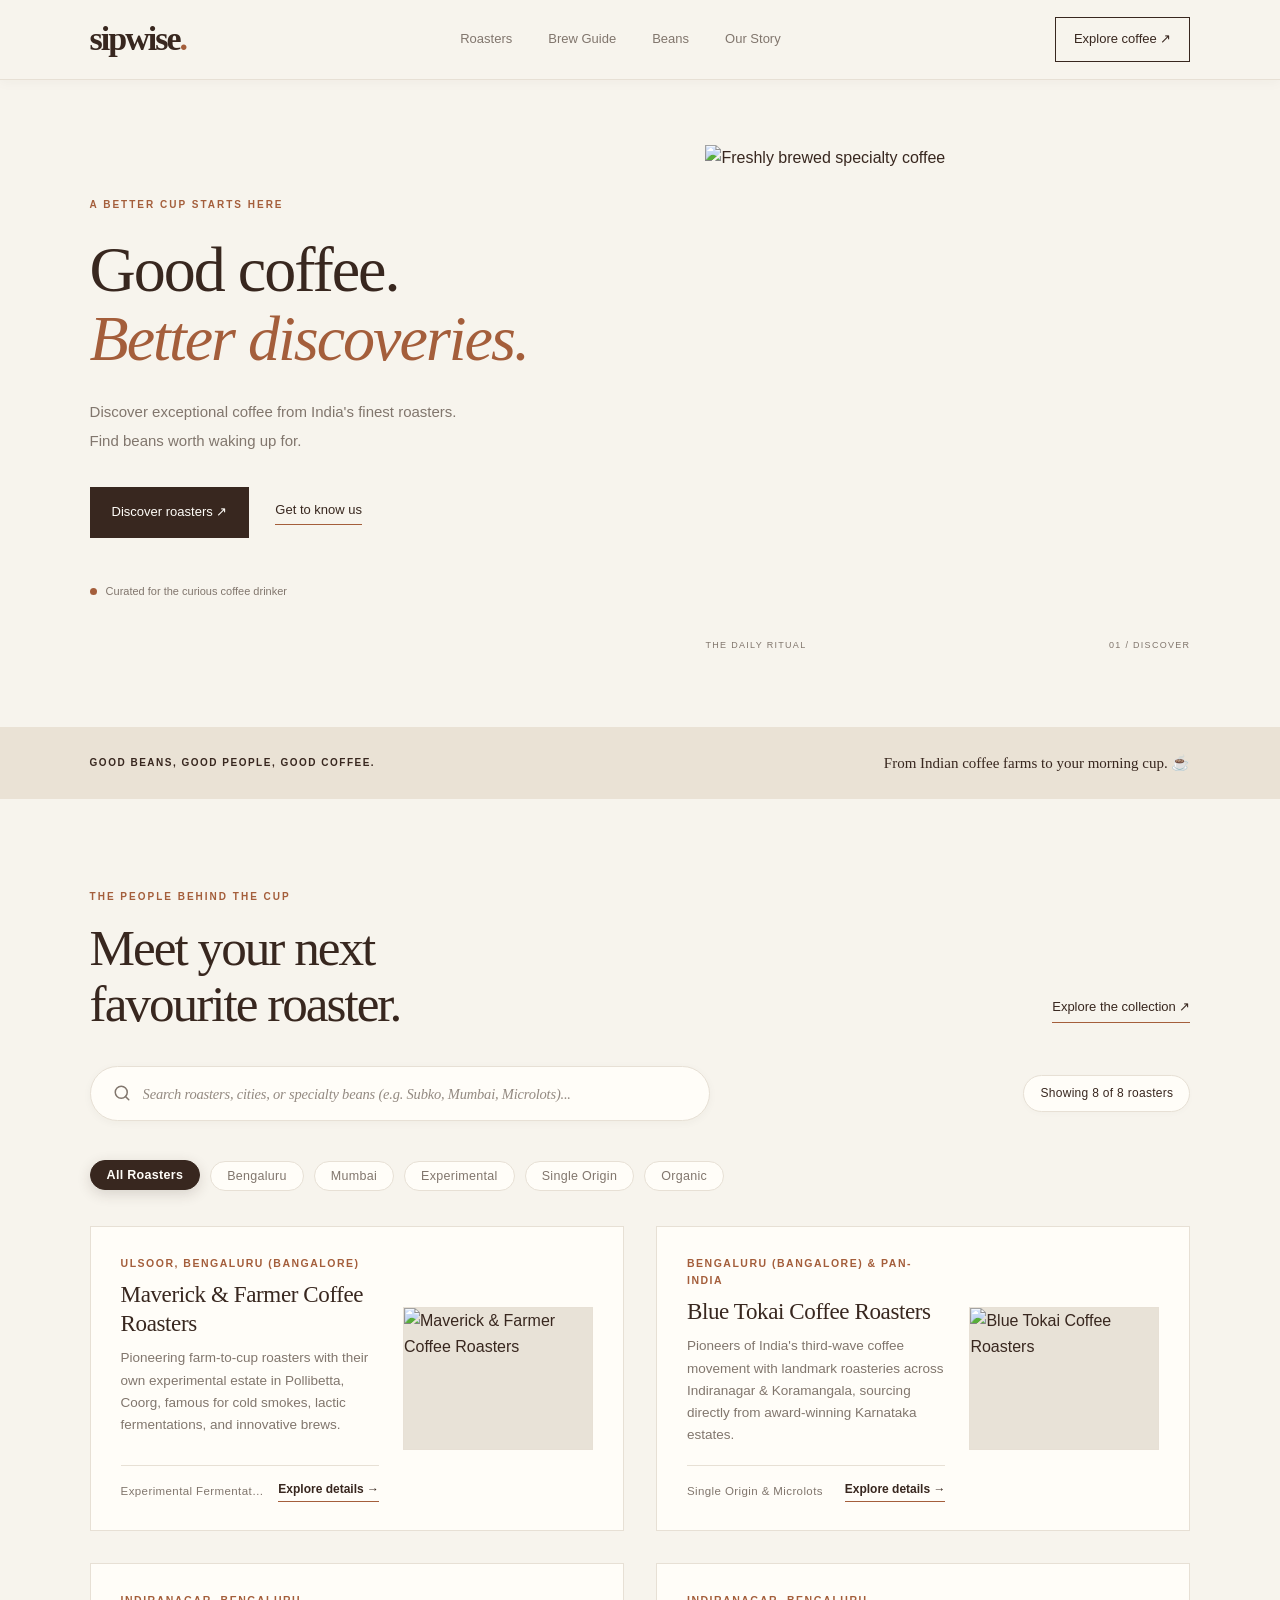
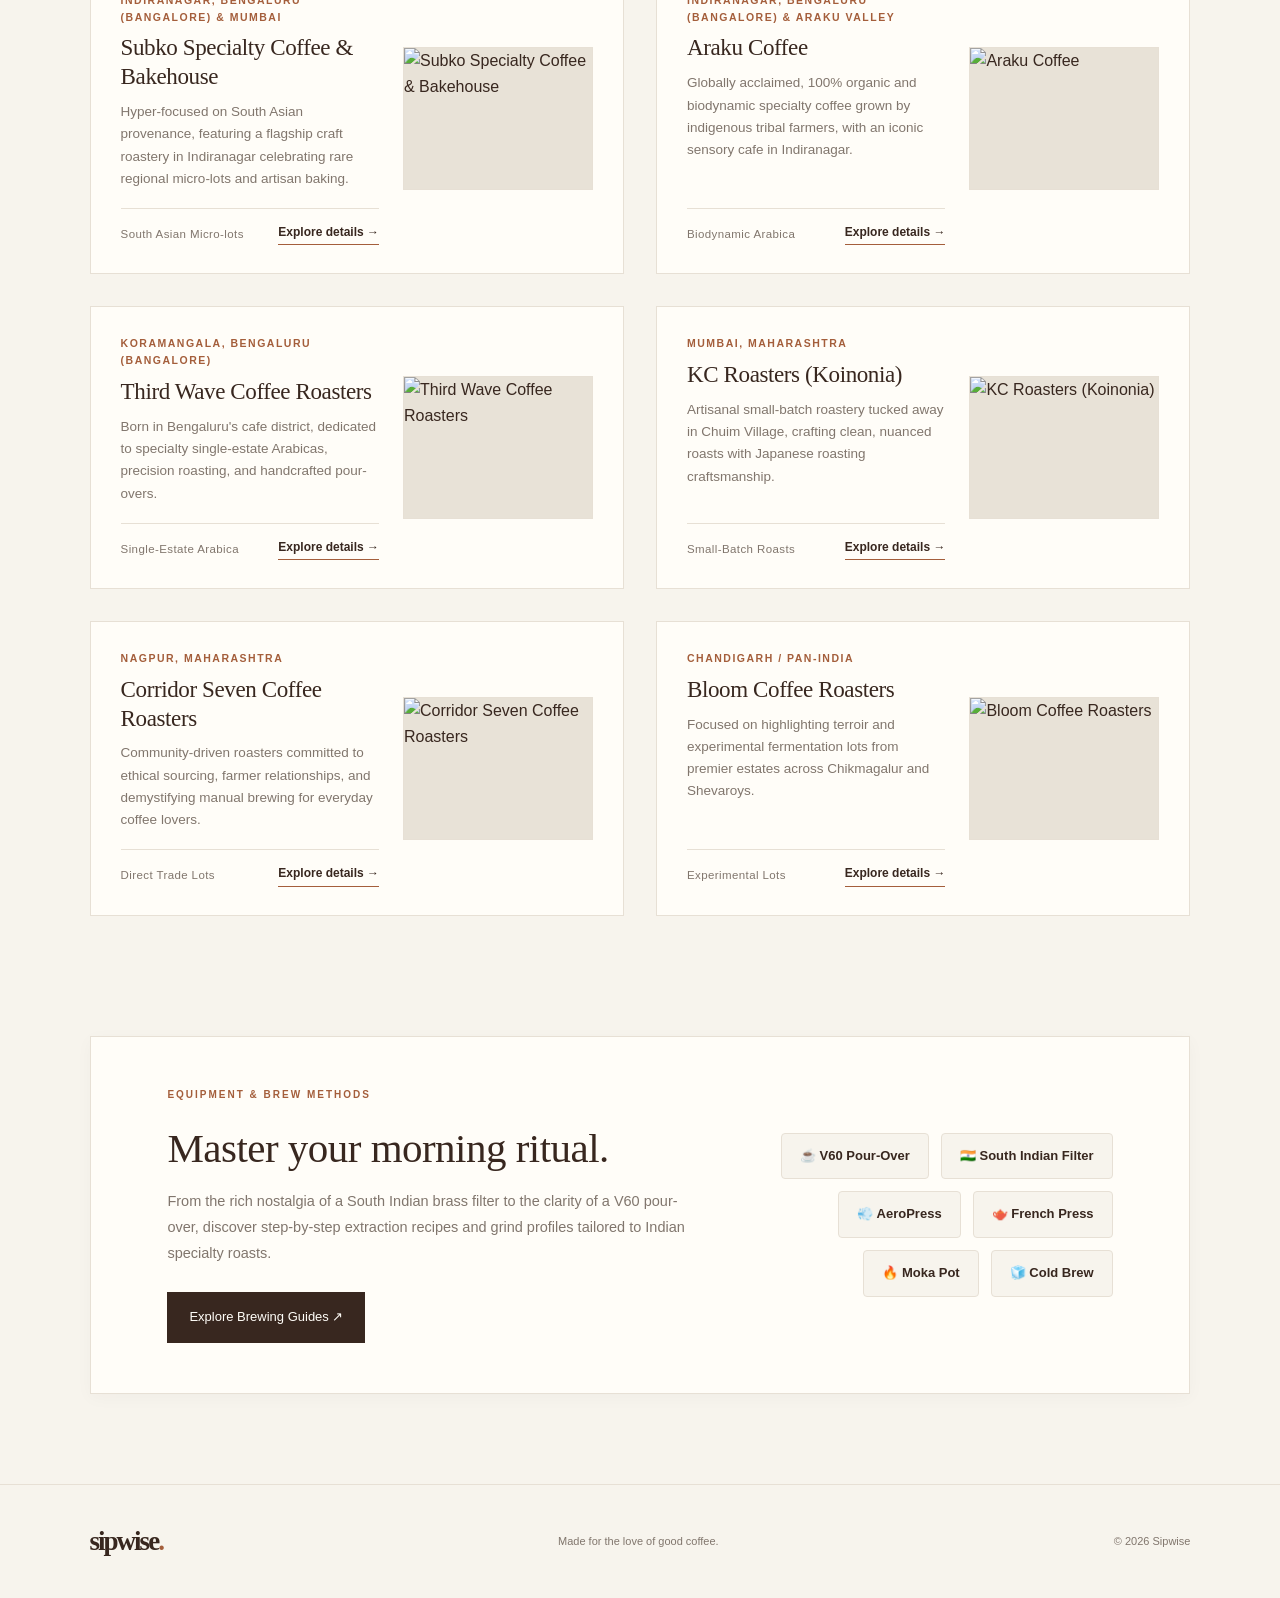
==== index.html @ f310913b "feat: initial commit for Sipwise specialty coffee platform - Add data-driven Indian roasters directo" ====
<!DOCTYPE html>
<html lang="en">
<head>
    <meta charset="UTF-8">
    <meta name="viewport" content="width=device-width, initial-scale=1.0">

    <title>Sipwise — Discover Better Coffee</title>

    <meta
        name="description"
        content="Discover exceptional Indian coffee roasters, specialty beans, and your next favourite cup."
    >

    <link rel="stylesheet" href="css/style.css?v=14">
</head>

<body>

    <!-- Navigation -->
    <header class="navbar">
        <a href="#" class="logo">sipwise<span>.</span></a>

        <nav class="nav-links">
            <a href="#roasters">Roasters</a>
            <a href="brew-guide.html">Brew Guide</a>
            <a href="beans.html">Beans</a>
            <a href="#about">Our Story</a>
        </nav>

        <a href="#coffee" class="nav-button">Explore coffee ↗</a>
    </header>


    <!-- Hero section -->
    <main>

        <section class="hero" id="discover">

            <div class="hero-content">

                <p class="eyebrow">A BETTER CUP STARTS HERE</p>

                <h1>
                    Good coffee.<br>
                    <span>Better discoveries.</span>
                </h1>

                <p class="hero-description">
                    Discover exceptional coffee from India's finest
                    roasters. Find beans worth waking up for.
                </p>

                <div class="hero-actions">
                    <a href="#roasters" class="button-primary">
                        Discover roasters ↗
                    </a>

                    <a href="#about" class="text-link">
                        Get to know us
                    </a>
                </div>

                <div class="hero-note">
                    <span class="note-dot"></span>
                    Curated for the curious coffee drinker
                </div>

            </div>

            <div class="hero-image">
                <img
                    src="https://images.unsplash.com/photo-1442512595331-e89e73853f31?auto=format&fit=crop&w=1200&q=85"
                    alt="Freshly brewed specialty coffee"
                >

                <div class="image-caption">
                    <span>THE DAILY RITUAL</span>
                    <span>01 / DISCOVER</span>
                </div>
            </div>

        </section>


        <!-- Introduction strip -->
        <section class="intro-strip" id="about">

            <p>GOOD BEANS, GOOD PEOPLE, GOOD COFFEE.</p>

            <p>
                From Indian coffee farms to your morning cup.
                <span>☕</span>
            </p>

        </section>


        <!-- Roasters section -->
        <section class="roasters-section" id="roasters">

            <div class="section-heading">

                <div>
                    <p class="eyebrow">THE PEOPLE BEHIND THE CUP</p>
                    <h2>Meet your next<br>favourite roaster.</h2>
                </div>

                <a href="#coffee" class="text-link">
                    Explore the collection ↗
                </a>

            </div>

            <!-- Search & Filter Bar -->
            <div class="search-container" id="coffee">
                <div class="search-input-wrapper">
                    <svg class="search-icon" width="18" height="18" viewBox="0 0 24 24" fill="none" stroke="currentColor" stroke-width="2" stroke-linecap="round" stroke-linejoin="round" aria-hidden="true">
                        <circle cx="11" cy="11" r="8"></circle>
                        <line x1="21" y1="21" x2="16.65" y2="16.65"></line>
                    </svg>
                    <input
                        type="search"
                        id="searchInput"
                        placeholder="Search roasters, cities, or specialty beans (e.g. Subko, Mumbai, Microlots)..."
                        aria-label="Search roasters by name or city"
                    >
                </div>
                <div class="search-meta">
                    <span id="roasterCount">Showing all roasters</span>
                </div>
            </div>

            <!-- Quick Filter Chips -->
            <div class="filter-chips" id="filterChips" role="group" aria-label="Filter roasters by category">
                <button type="button" class="chip active" data-filter="all">All Roasters</button>
                <button type="button" class="chip" data-filter="bengaluru">Bengaluru</button>
                <button type="button" class="chip" data-filter="mumbai">Mumbai</button>
                <button type="button" class="chip" data-filter="experimental">Experimental</button>
                <button type="button" class="chip" data-filter="single-origin">Single Origin</button>
                <button type="button" class="chip" data-filter="organic">Organic</button>
            </div>

            <!-- Dynamic Roasters Grid -->
            <div class="roasters-grid" id="roastersGrid">
                <!-- Injected dynamically via JS -->
            </div>

            <!-- Empty state when no matches found -->
            <div class="no-results hidden" id="noResults">
                <span class="no-results-icon">☕</span>
                <h3>No roasters found</h3>
                <p>We couldn't find any roasters matching your query. Try searching for another city or brand.</p>
                <button type="button" id="resetSearchBtn" class="button-primary">Clear search</button>
            </div>

        </section>


        <!-- Brewing Equipment Guide Banner -->
        <section class="brew-guide-banner">
            <div class="brew-guide-banner-content">
                <p class="eyebrow">EQUIPMENT & BREW METHODS</p>
                <h2>Master your morning ritual.</h2>
                <p>
                    From the rich nostalgia of a South Indian brass filter to the clarity of a V60 pour-over, discover step-by-step extraction recipes and grind profiles tailored to Indian specialty roasts.
                </p>
                <a href="brew-guide.html" class="button-primary">
                    Explore Brewing Guides ↗
                </a>
            </div>

            <div class="brew-guide-banner-visual">
                <a href="brew-guide.html#v60" class="gear-preview-tag">☕ V60 Pour-Over</a>
                <a href="brew-guide.html#south-indian-filter" class="gear-preview-tag">🇮🇳 South Indian Filter</a>
                <a href="brew-guide.html#aeropress" class="gear-preview-tag">💨 AeroPress</a>
                <a href="brew-guide.html#french-press" class="gear-preview-tag">🫖 French Press</a>
                <a href="brew-guide.html#moka-pot" class="gear-preview-tag">🔥 Moka Pot</a>
                <a href="brew-guide.html#cold-brew" class="gear-preview-tag">🧊 Cold Brew</a>
            </div>
        </section>

    </main>


    <!-- Footer -->
    <footer class="footer">
        <a href="#" class="logo">sipwise<span>.</span></a>

        <p>Made for the love of good coffee.</p>

        <p>© 2026 Sipwise</p>
    </footer>

    <!-- Slide-over Roaster Detail Drawer -->
    <div class="drawer-overlay" id="drawerOverlay" aria-hidden="true">
        <aside class="drawer" id="roasterDrawer" role="dialog" aria-modal="true" aria-labelledby="drawerTitle">
            <button type="button" class="drawer-close-btn" id="drawerCloseBtn" aria-label="Close details">
                ✕
            </button>
            <div class="drawer-content" id="drawerContent">
                <!-- Injected dynamically via JS -->
            </div>
        </aside>
    </div>

    <!-- Application Script -->
    <script src="js/app.js?v=9" defer></script>
</body>
</html>
---- css/style.css ----
/* ------------------------------
   1. Design system
------------------------------ */

:root {
    --cream: #f7f4ed;
    --paper: #fffdf8;
    --brown: #38271f;
    --muted: #81766d;
    --accent: #a45e3b;
    --border: #e7e0d5;
}


/* ------------------------------
   2. Basic reset
------------------------------ */

* {
    margin: 0;
    padding: 0;
    box-sizing: border-box;
}

html {
    scroll-behavior: smooth;
}

body {
    background: var(--cream);
    color: var(--brown);
    font-family: Arial, Helvetica, sans-serif;
    line-height: 1.6;
}

a {
    color: inherit;
    text-decoration: none;
}

img {
    display: block;
    width: 100%;
}


/* ------------------------------
   3. Navigation
------------------------------ */

.navbar {
    position: sticky;
    top: 0;
    z-index: 1000;
    background: rgba(247, 244, 237, 0.94);
    backdrop-filter: blur(10px);
    -webkit-backdrop-filter: blur(10px);
    min-height: 80px;
    padding: 0 7%;
    display: flex;
    align-items: center;
    justify-content: space-between;
    border-bottom: 1px solid var(--border);
    box-shadow: 0 2px 12px rgba(56, 39, 31, 0.04);
}

.logo {
    font-family: Georgia, "Times New Roman", serif;
    font-size: 34px;
    font-weight: bold;
    letter-spacing: -2px;
}

.logo span {
    color: var(--accent);
}

.nav-links {
    display: flex;
    gap: 36px;
}

.nav-links a,
.nav-button {
    font-size: 13px;
}

.nav-links a {
    color: var(--muted);
    transition: color 0.2s ease;
}

.nav-links a:hover {
    color: var(--accent);
}

.nav-button {
    border: 1px solid var(--brown);
    padding: 11px 18px;
    transition: background 0.2s ease, color 0.2s ease;
}

.nav-button:hover {
    background: var(--brown);
    color: var(--paper);
}


/* ------------------------------
   4. Hero section
------------------------------ */

.hero {
    padding: 65px 7% 75px;
    display: grid;
    grid-template-columns: 1fr 0.9fr;
    align-items: center;
    gap: 7%;
}

.hero-content {
    padding: 25px 0;
}

.eyebrow {
    color: var(--accent);
    font-size: 10px;
    font-weight: bold;
    letter-spacing: 2px;
    margin-bottom: 22px;
}

.hero h1,
.section-heading h2 {
    font-family: Georgia, "Times New Roman", serif;
    font-weight: normal;
    letter-spacing: -2px;
    line-height: 1.08;
}

.hero h1 {
    font-size: clamp(44px, 5vw, 72px);
}

.hero h1 span {
    color: var(--accent);
    font-style: italic;
}

.hero-description {
    color: var(--muted);
    max-width: 400px;
    margin-top: 25px;
    font-size: 15px;
    line-height: 1.9;
}

.hero-actions {
    display: flex;
    align-items: center;
    gap: 26px;
    margin-top: 32px;
}

.button-primary {
    display: inline-block;
    padding: 15px 22px;
    background: var(--brown);
    color: var(--paper);
    font-size: 13px;
    transition: background 0.2s ease;
}

.button-primary:hover {
    background: var(--accent);
}

.text-link {
    font-size: 13px;
    border-bottom: 1px solid var(--accent);
    padding-bottom: 4px;
}

.hero-note {
    display: flex;
    align-items: center;
    gap: 9px;
    color: var(--muted);
    font-size: 11px;
    margin-top: 45px;
}

.note-dot {
    width: 7px;
    height: 7px;
    background: var(--accent);
    border-radius: 50%;
}


/* ------------------------------
   5. Hero photograph
------------------------------ */

.hero-image {
    position: relative;
    min-width: 0;
}

.hero-image img {
    height: 480px;
    object-fit: cover;
}

.image-caption {
    display: flex;
    justify-content: space-between;
    margin-top: 13px;
    color: var(--muted);
    font-size: 9px;
    letter-spacing: 1.3px;
}


/* ------------------------------
   6. Introduction strip
------------------------------ */

.intro-strip {
    padding: 24px 7%;
    background: #eae2d5;
    display: flex;
    justify-content: space-between;
    align-items: center;
    gap: 20px;
}

.intro-strip p:first-child {
    font-size: 10px;
    letter-spacing: 1.5px;
    font-weight: bold;
}

.intro-strip p:last-child {
    font-family: Georgia, "Times New Roman", serif;
    font-size: 15px;
}


/* ------------------------------
   7. Roasters section
------------------------------ */

.roasters-section {
    padding: 90px 7%;
}

.section-heading {
    display: flex;
    justify-content: space-between;
    align-items: flex-end;
    gap: 30px;
    margin-bottom: 35px;
}

.section-heading .eyebrow {
    margin-bottom: 15px;
}

.section-heading h2 {
    font-size: clamp(36px, 4vw, 52px);
}

.section-heading > .text-link {
    margin-bottom: 8px;
    white-space: nowrap;
}

/* Search bar styling */
.search-container {
    display: flex;
    justify-content: space-between;
    align-items: center;
    gap: 24px;
    margin-bottom: 40px;
    flex-wrap: wrap;
}

.search-input-wrapper {
    position: relative;
    display: flex;
    align-items: center;
    flex: 1;
    min-width: 300px;
    max-width: 620px;
    background: var(--paper);
    border: 1px solid var(--border);
    border-radius: 999px;
    padding: 3px 14px 3px 22px;
    box-shadow: 0 2px 8px rgba(56, 39, 31, 0.04);
    transition: all 0.25s cubic-bezier(0.16, 1, 0.3, 1);
    cursor: text;
}

/* Hover highlight */
.search-input-wrapper:hover {
    border-color: var(--accent);
    background: #ffffff;
    box-shadow: 0 4px 18px rgba(164, 94, 59, 0.12);
    transform: translateY(-1px);
}

.search-input-wrapper:hover .search-icon {
    color: var(--accent);
    transform: scale(1.06);
}

/* Focus highlight */
.search-input-wrapper:focus-within {
    border-color: var(--brown);
    background: #ffffff;
    box-shadow: 0 0 0 3px rgba(164, 94, 59, 0.18), 0 8px 24px rgba(56, 39, 31, 0.08);
    transform: translateY(-1px);
}

.search-input-wrapper:focus-within .search-icon {
    color: var(--brown);
}

.search-icon {
    display: inline-flex;
    align-items: center;
    justify-content: center;
    color: var(--muted);
    flex-shrink: 0;
    transition: color 0.25s ease, transform 0.25s ease;
    pointer-events: none;
}

.search-input-wrapper input[type="search"],
.search-input-wrapper input,
#searchInput,
#beanSearchInput {
    width: 100%;
    padding: 15px 16px 15px 12px;
    border: none !important;
    outline: none !important;
    box-shadow: none !important;
    background: transparent !important;
    font-family: inherit;
    font-size: 15px;
    color: var(--brown);
    letter-spacing: -0.2px;
    -webkit-appearance: none;
    -moz-appearance: none;
    appearance: none;
    border-radius: 0;
}

.search-input-wrapper input::-webkit-search-decoration,
.search-input-wrapper input::-webkit-search-cancel-button,
.search-input-wrapper input::-webkit-search-results-button,
.search-input-wrapper input::-webkit-search-results-decoration {
    -webkit-appearance: none;
    display: none;
}

.search-input-wrapper input::placeholder,
#searchInput::placeholder,
#beanSearchInput::placeholder {
    color: var(--muted);
    font-family: Georgia, "Times New Roman", serif;
    font-style: italic;
    font-size: 14.5px;
    opacity: 0.85;
    transition: opacity 0.2s ease;
}

.search-input-wrapper input:focus::placeholder,
#searchInput:focus::placeholder,
#beanSearchInput:focus::placeholder {
    opacity: 0.5;
}

/* Styled counter pill badge */
.search-meta {
    font-size: 12px;
    color: var(--muted);
    letter-spacing: 0.5px;
}

#roasterCount {
    display: inline-flex;
    align-items: center;
    padding: 8px 16px;
    background: var(--paper);
    border: 1px solid var(--border);
    border-radius: 20px;
    font-size: 12px;
    color: var(--brown);
    font-weight: 500;
    letter-spacing: 0.3px;
    box-shadow: 0 2px 6px rgba(56, 39, 31, 0.02);
}

/* Quick filter chips */
.filter-chips {
    display: flex;
    align-items: center;
    gap: 10px;
    margin-bottom: 35px;
    flex-wrap: wrap;
}

.chip {
    background: var(--paper);
    border: 1px solid var(--border);
    border-radius: 999px;
    padding: 7px 16px;
    font-size: 12.5px;
    color: var(--muted);
    cursor: pointer;
    font-family: inherit;
    letter-spacing: 0.3px;
    transition: all 0.2s cubic-bezier(0.16, 1, 0.3, 1);
    outline: none;
    user-select: none;
}

.chip:hover {
    border-color: var(--accent);
    color: var(--brown);
    background: #ffffff;
    transform: translateY(-1px);
    box-shadow: 0 4px 12px rgba(164, 94, 59, 0.1);
}

.chip.active {
    background: var(--brown);
    border-color: var(--brown);
    color: var(--paper);
    font-weight: bold;
    box-shadow: 0 4px 14px rgba(56, 39, 31, 0.16);
    transform: translateY(-1px);
}

/* Roasters grid (2 per row on desktop) */
.roasters-grid {
    display: grid;
    grid-template-columns: repeat(2, 1fr);
    gap: 32px;
}

/* Roaster card (Text on left, image on right) */
.roaster-card {
    display: flex;
    flex-direction: row;
    align-items: stretch;
    justify-content: space-between;
    gap: 24px;
    background: var(--paper);
    border: 1px solid var(--border);
    padding: 28px 30px;
    transition: transform 0.25s ease, border-color 0.25s ease, box-shadow 0.25s ease;
}

.roaster-card:hover {
    border-color: var(--accent);
    transform: translateY(-3px);
    box-shadow: 0 12px 28px rgba(56, 39, 31, 0.08);
}

.roaster-card-content {
    flex: 1 1 auto;
    min-width: 0;
    display: flex;
    flex-direction: column;
    justify-content: space-between;
}

.roaster-card-location {
    color: var(--accent);
    font-size: 10.5px;
    font-weight: bold;
    letter-spacing: 1.5px;
    text-transform: uppercase;
    margin-bottom: 8px;
}

.roaster-card-title {
    font-family: Georgia, "Times New Roman", serif;
    font-size: clamp(20px, 1.8vw, 24px);
    font-weight: normal;
    letter-spacing: -0.4px;
    line-height: 1.25;
    margin-bottom: 10px;
    color: var(--brown);
}

.roaster-card-description {
    color: var(--muted);
    font-size: 13.5px;
    line-height: 1.65;
    margin-bottom: 18px;
}

.roaster-card-footer {
    display: flex;
    align-items: center;
    justify-content: space-between;
    gap: 12px;
    padding-top: 14px;
    border-top: 1px solid var(--border);
    font-size: 12px;
    margin-top: auto;
}

.roaster-card-tag {
    color: var(--muted);
    font-size: 11.5px;
    letter-spacing: 0.4px;
    white-space: nowrap;
    overflow: hidden;
    text-overflow: ellipsis;
}

.roaster-card-link-text {
    font-weight: bold;
    color: var(--brown);
    border-bottom: 1px solid var(--accent);
    padding-bottom: 2px;
    white-space: nowrap;
    transition: color 0.2s ease, border-color 0.2s ease;
}

.roaster-card-link-text:hover {
    color: var(--accent);
}

/* Image on the right: proportional and within the card */
.roaster-card-image-link {
    flex: 0 0 190px;
    max-width: 42%;
    display: flex;
    align-self: center;
}

.roaster-card-image {
    width: 100%;
    aspect-ratio: 4 / 3;
    overflow: hidden;
    background: #e8e2d7;
    border: 1px solid var(--border);
}

.roaster-card-image img {
    width: 100%;
    height: 100%;
    object-fit: cover;
    transition: transform 0.4s ease;
}

.roaster-card:hover .roaster-card-image img {
    transform: scale(1.04);
}

/* Empty / No Results State */
.no-results {
    padding: 60px 30px;
    text-align: center;
    background: var(--paper);
    border: 1px dashed var(--border);
    max-width: 600px;
    margin: 20px auto 0;
}

.no-results-icon {
    font-size: 48px;
    display: inline-block;
    margin-bottom: 12px;
}

.no-results h3 {
    font-family: Georgia, "Times New Roman", serif;
    font-size: 24px;
    font-weight: normal;
    margin-bottom: 10px;
}

.no-results p {
    color: var(--muted);
    font-size: 14px;
    max-width: 420px;
    margin: 0 auto 20px;
}

.hidden {
    display: none !important;
}

/* ------------------------------
   7b. Slide-over Detail Drawer
------------------------------ */

.drawer-overlay {
    position: fixed;
    inset: 0;
    z-index: 2000;
    background: rgba(56, 39, 31, 0.45);
    backdrop-filter: blur(4px);
    -webkit-backdrop-filter: blur(4px);
    opacity: 0;
    visibility: hidden;
    transition: opacity 0.3s ease, visibility 0.3s ease;
    display: flex;
    justify-content: flex-end;
}

.drawer-overlay.active {
    opacity: 1;
    visibility: visible;
}

.drawer {
    position: relative;
    width: 100%;
    max-width: 560px;
    height: 100%;
    background: var(--paper);
    border-left: 1px solid var(--border);
    box-shadow: -10px 0 40px rgba(56, 39, 31, 0.14);
    transform: translateX(100%);
    transition: transform 0.35s cubic-bezier(0.16, 1, 0.3, 1);
    display: flex;
    flex-direction: column;
    overflow: hidden;
}

.drawer-overlay.active .drawer {
    transform: translateX(0);
}

.drawer-close-btn {
    position: absolute;
    top: 20px;
    right: 22px;
    z-index: 10;
    background: var(--cream);
    border: 1px solid var(--border);
    width: 36px;
    height: 36px;
    border-radius: 50%;
    display: flex;
    align-items: center;
    justify-content: center;
    cursor: pointer;
    font-size: 13px;
    color: var(--brown);
    transition: all 0.2s ease;
}

.drawer-close-btn:hover {
    background: var(--brown);
    color: var(--paper);
    transform: rotate(90deg);
}

.drawer-content {
    overflow-y: auto;
    padding: 40px 36px 45px;
    flex: 1;
    display: flex;
    flex-direction: column;
    gap: 26px;
}

.drawer-header {
    padding-right: 40px;
}

.drawer-title {
    font-family: Georgia, "Times New Roman", serif;
    font-size: 30px;
    font-weight: normal;
    letter-spacing: -0.5px;
    line-height: 1.18;
    margin: 8px 0 10px;
    color: var(--brown);
}

.drawer-image {
    width: 100%;
    aspect-ratio: 16 / 10;
    overflow: hidden;
    background: #e8e2d7;
    border: 1px solid var(--border);
}

.drawer-image img {
    width: 100%;
    height: 100%;
    object-fit: cover;
}

.drawer-stat-grid {
    display: grid;
    grid-template-columns: repeat(2, 1fr);
    gap: 12px;
    padding: 16px;
    background: var(--cream);
    border: 1px solid var(--border);
}

.stat-item span:first-child {
    font-size: 10px;
    font-weight: bold;
    color: var(--accent);
    text-transform: uppercase;
    letter-spacing: 1.2px;
    display: block;
    margin-bottom: 4px;
}

.stat-item span:last-child {
    font-size: 13px;
    font-weight: bold;
    color: var(--brown);
}

.drawer-section {
    display: flex;
    flex-direction: column;
    gap: 10px;
}

.drawer-section h4 {
    font-family: Georgia, "Times New Roman", serif;
    font-size: 17px;
    font-weight: normal;
    color: var(--brown);
    display: flex;
    align-items: center;
    gap: 8px;
}

.drawer-section p {
    color: var(--muted);
    font-size: 14px;
    line-height: 1.75;
}

.estate-pills {
    display: flex;
    flex-wrap: wrap;
    gap: 8px;
}

.estate-pill {
    padding: 6px 12px;
    background: #eae2d5;
    font-size: 12px;
    color: var(--brown);
    border-radius: 4px;
    font-weight: 500;
}

.beans-list {
    display: flex;
    flex-direction: column;
    gap: 8px;
}

.bean-item {
    display: flex;
    align-items: center;
    gap: 10px;
    padding: 10px 14px;
    background: var(--cream);
    border: 1px solid var(--border);
    font-size: 13px;
    color: var(--brown);
}

.bean-item-icon {
    font-size: 14px;
    opacity: 0.8;
}

.gear-pills {
    display: flex;
    flex-wrap: wrap;
    gap: 8px;
}

.gear-pill {
    padding: 6px 14px;
    border: 1px solid var(--accent);
    color: var(--accent);
    font-size: 12px;
    border-radius: 20px;
    font-weight: 500;
    background: #fffdf8;
}

.drawer-cta-btn {
    display: block;
    text-align: center;
    padding: 16px 24px;
    background: var(--brown);
    color: var(--paper);
    font-size: 13px;
    font-weight: bold;
    transition: background 0.2s ease;
    margin-top: 10px;
}

.drawer-cta-btn:hover {
    background: var(--accent);
}

/* Also ensure roaster card has cursor pointer */
.roaster-card {
    cursor: pointer;
}


/* ------------------------------
   8. Brew Guide Page & Highlights
------------------------------ */

.active-nav {
    color: var(--accent) !important;
    font-weight: bold;
    border-bottom: 1px solid var(--accent);
    padding-bottom: 2px;
}

/* Homepage Banner */
.brew-guide-banner {
    margin: 30px 7% 90px;
    background: var(--paper);
    border: 1px solid var(--border);
    padding: 50px 6%;
    display: grid;
    grid-template-columns: 1.2fr 0.8fr;
    align-items: center;
    gap: 40px;
    box-shadow: 0 4px 16px rgba(56, 39, 31, 0.03);
}

.brew-guide-banner-content h2 {
    font-family: Georgia, "Times New Roman", serif;
    font-size: clamp(28px, 3.2vw, 42px);
    font-weight: normal;
    letter-spacing: -0.5px;
    line-height: 1.15;
    margin: 8px 0 16px;
    color: var(--brown);
}

.brew-guide-banner-content p:not(.eyebrow) {
    color: var(--muted);
    font-size: 14.5px;
    line-height: 1.8;
    margin-bottom: 26px;
    max-width: 520px;
}

.brew-guide-banner-visual {
    display: flex;
    flex-wrap: wrap;
    gap: 12px;
    justify-content: flex-end;
}

.gear-preview-tag {
    display: inline-flex;
    align-items: center;
    padding: 12px 18px;
    background: var(--cream);
    border: 1px solid var(--border);
    font-size: 13px;
    font-weight: bold;
    color: var(--brown);
    border-radius: 4px;
    transition: transform 0.2s ease, border-color 0.2s ease;
}

.gear-preview-tag:hover {
    transform: translateY(-2px);
    border-color: var(--accent);
}

/* Guide Hero on brew-guide.html */
.guide-hero {
    padding: 70px 7% 50px;
    background: var(--cream);
    border-bottom: 1px solid var(--border);
}

.guide-hero h1 {
    font-family: Georgia, "Times New Roman", serif;
    font-size: clamp(38px, 4.5vw, 64px);
    font-weight: normal;
    letter-spacing: -1.5px;
    line-height: 1.1;
    margin: 12px 0 20px;
    color: var(--brown);
}

.guide-hero h1 span {
    color: var(--accent);
    font-style: italic;
}

.guide-hero-desc {
    max-width: 680px;
    color: var(--muted);
    font-size: 16px;
    line-height: 1.85;
    margin-bottom: 35px;
}

/* Quick Jump Bar */
.gear-jump-bar {
    display: flex;
    flex-wrap: wrap;
    gap: 10px;
}

.jump-chip {
    padding: 8px 18px;
    background: var(--paper);
    border: 1px solid var(--border);
    border-radius: 999px;
    font-size: 13px;
    color: var(--brown);
    font-weight: 500;
    transition: all 0.2s ease;
    text-decoration: none;
}

.jump-chip:hover {
    border-color: var(--accent);
    background: #ffffff;
    color: var(--accent);
    transform: translateY(-2px);
    box-shadow: 0 4px 14px rgba(164, 94, 59, 0.1);
}

/* Guide Controls (Jump bar + Expand All toggle) */
.guide-controls-row {
    display: flex;
    justify-content: space-between;
    align-items: center;
    gap: 20px;
    flex-wrap: wrap;
}

.toggle-all-btn {
    padding: 8px 18px;
    background: transparent;
    border: 1px solid var(--brown);
    color: var(--brown);
    font-size: 13px;
    font-weight: bold;
    cursor: pointer;
    border-radius: 999px;
    transition: all 0.2s ease;
    white-space: nowrap;
}

.toggle-all-btn:hover {
    background: var(--brown);
    color: var(--paper);
}

/* Gear Grid Section (2-per-row on desktop) */
.gear-grid-section {
    padding: 60px 7% 90px;
    display: grid;
    grid-template-columns: repeat(2, 1fr);
    gap: 32px;
    align-items: start;
}

.gear-card {
    background: var(--paper);
    border: 1px solid var(--border);
    padding: 32px;
    box-shadow: 0 4px 18px rgba(56, 39, 31, 0.04);
    scroll-margin-top: 100px;
    display: flex;
    flex-direction: column;
    transition: border-color 0.25s ease, box-shadow 0.25s ease;
}

.gear-card:hover {
    border-color: var(--accent);
    box-shadow: 0 8px 24px rgba(56, 39, 31, 0.07);
}

.gear-card.is-expanded {
    border-color: var(--brown);
    box-shadow: 0 8px 30px rgba(56, 39, 31, 0.09);
}

.gear-card-header {
    display: flex;
    justify-content: space-between;
    align-items: flex-start;
    gap: 16px;
    padding-bottom: 16px;
    border-bottom: 1px solid var(--border);
    margin-bottom: 20px;
}

.gear-category {
    font-size: 10px;
    font-weight: bold;
    color: var(--accent);
    letter-spacing: 1.8px;
    display: block;
    margin-bottom: 4px;
}

.gear-card-header h2 {
    font-family: Georgia, "Times New Roman", serif;
    font-size: clamp(22px, 2vw, 28px);
    font-weight: normal;
    color: var(--brown);
    letter-spacing: -0.4px;
    line-height: 1.2;
}

.gear-badge {
    padding: 5px 12px;
    background: #eae2d5;
    font-size: 11px;
    font-weight: bold;
    color: var(--brown);
    border-radius: 4px;
    white-space: nowrap;
}

.gear-card-summary {
    display: flex;
    flex-direction: column;
    gap: 16px;
}

.gear-image-wrap {
    width: 100%;
    aspect-ratio: 4 / 3;
    overflow: hidden;
    border: 1px solid var(--border);
    background: #e8e2d7;
}

.gear-image-wrap img {
    width: 100%;
    height: 100%;
    object-fit: cover;
    display: block;
    transition: transform 0.35s ease;
}

.gear-card:hover .gear-image-wrap img {
    transform: scale(1.03);
}

.gear-summary-text {
    color: var(--muted);
    font-size: 13.5px;
    line-height: 1.7;
}

/* Specs Table */
.gear-specs-table {
    display: grid;
    grid-template-columns: repeat(4, 1fr);
    gap: 8px;
    background: var(--cream);
    border: 1px solid var(--border);
    padding: 12px 14px;
}

.spec-cell {
    display: flex;
    flex-direction: column;
    gap: 2px;
}

.spec-label {
    font-size: 9px;
    font-weight: bold;
    color: var(--accent);
    letter-spacing: 1px;
}

.spec-value {
    font-size: 11.5px;
    font-weight: bold;
    color: var(--brown);
    white-space: nowrap;
    overflow: hidden;
    text-overflow: ellipsis;
}

/* Click-to-Expand Button */
.gear-expand-btn {
    width: 100%;
    margin-top: 20px;
    padding: 13px 18px;
    background: var(--cream);
    border: 1px solid var(--border);
    display: flex;
    align-items: center;
    justify-content: space-between;
    font-family: inherit;
    font-size: 12.5px;
    font-weight: bold;
    color: var(--brown);
    cursor: pointer;
    transition: all 0.2s ease;
    user-select: none;
}

.gear-expand-btn:hover {
    background: var(--brown);
    color: var(--paper);
    border-color: var(--brown);
}

.gear-card.is-expanded .gear-expand-btn {
    background: var(--brown);
    color: var(--paper);
    border-color: var(--brown);
}

.expand-arrow {
    font-size: 11px;
    transition: transform 0.2s ease;
}

/* Expandable Hidden Details */
.gear-card-details {
    max-height: 0;
    opacity: 0;
    overflow: hidden;
    transition: max-height 0.4s cubic-bezier(0.16, 1, 0.3, 1), opacity 0.3s ease, margin 0.3s ease;
    display: flex;
    flex-direction: column;
    gap: 18px;
}

.gear-card.is-expanded .gear-card-details {
    max-height: 1600px;
    opacity: 1;
    margin-top: 20px;
    padding-top: 20px;
    border-top: 1px dashed var(--border);
}

.gear-pro-tip {
    padding: 12px 16px;
    background: #fff8eb;
    border-left: 3px solid var(--accent);
    font-size: 12.5px;
    color: var(--brown);
    line-height: 1.6;
}

/* Recipe Block */
.gear-recipe-block {
    display: flex;
    flex-direction: column;
    gap: 14px;
    background: var(--cream);
    border: 1px solid var(--border);
    padding: 22px 20px;
}

.gear-recipe-block h3 {
    font-family: Georgia, "Times New Roman", serif;
    font-size: 18px;
    font-weight: normal;
    color: var(--brown);
    padding-bottom: 8px;
    border-bottom: 1px solid var(--border);
    margin-bottom: 2px;
}

.recipe-step {
    display: flex;
    align-items: flex-start;
    gap: 14px;
}

.step-num {
    width: 24px;
    height: 24px;
    background: var(--brown);
    color: var(--paper);
    border-radius: 50%;
    display: flex;
    align-items: center;
    justify-content: center;
    font-size: 11px;
    font-weight: bold;
    flex-shrink: 0;
    margin-top: 2px;
}

.recipe-step h4 {
    font-size: 13.5px;
    font-weight: bold;
    color: var(--brown);
    margin-bottom: 3px;
}

.recipe-step p {
    color: var(--muted);
    font-size: 12.5px;
    line-height: 1.6;
}

.matching-roasters {
    padding-top: 12px;
    border-top: 1px dashed var(--border);
    font-size: 12px;
    color: var(--muted);
    display: flex;
    flex-direction: column;
    gap: 2px;
}

.matching-roasters strong {
    color: var(--brown);
}


/* ------------------------------
   8b. Specialty Beans & Taste Matcher
------------------------------ */

/* Beans Hero */
.beans-hero {
    padding: 70px 7% 40px;
    background: var(--cream);
    border-bottom: 1px solid var(--border);
}

.beans-hero h1 {
    font-family: Georgia, "Times New Roman", serif;
    font-size: clamp(38px, 4.5vw, 64px);
    font-weight: normal;
    letter-spacing: -1.5px;
    line-height: 1.1;
    margin: 12px 0 20px;
    color: var(--brown);
}

.beans-hero h1 span {
    color: var(--accent);
    font-style: italic;
}

.beans-hero-desc {
    max-width: 680px;
    color: var(--muted);
    font-size: 16px;
    line-height: 1.85;
}

/* Taste Matcher Section */
.taste-matcher-section {
    padding: 50px 7% 30px;
    background: var(--cream);
    border-bottom: 1px solid var(--border);
}

.taste-matcher-box {
    background: var(--paper);
    border: 1px solid var(--border);
    padding: 36px 40px;
    box-shadow: 0 4px 20px rgba(56, 39, 31, 0.04);
}

.matcher-header {
    display: flex;
    justify-content: space-between;
    align-items: flex-start;
    gap: 20px;
    margin-bottom: 26px;
    padding-bottom: 18px;
    border-bottom: 1px solid var(--border);
}

.matcher-header h2 {
    font-family: Georgia, "Times New Roman", serif;
    font-size: clamp(24px, 2.2vw, 30px);
    font-weight: normal;
    letter-spacing: -0.4px;
    color: var(--brown);
    margin-top: 4px;
}

.matcher-badge {
    padding: 6px 14px;
    background: #eae2d5;
    font-size: 11px;
    font-weight: bold;
    color: var(--brown);
    border-radius: 4px;
    white-space: nowrap;
}

.matcher-steps-grid {
    display: flex;
    flex-direction: column;
    gap: 24px;
}

.matcher-step {
    display: flex;
    flex-direction: column;
    gap: 10px;
}

.step-label {
    font-size: 10px;
    font-weight: bold;
    color: var(--accent);
    letter-spacing: 1.5px;
    text-transform: uppercase;
}

.matcher-options {
    display: flex;
    flex-wrap: wrap;
    gap: 10px;
}

.matcher-btn {
    padding: 8px 18px;
    background: var(--cream);
    border: 1px solid var(--border);
    border-radius: 999px;
    font-family: inherit;
    font-size: 13px;
    color: var(--brown);
    cursor: pointer;
    transition: all 0.2s ease;
    user-select: none;
    outline: none;
}

.matcher-btn:hover {
    border-color: var(--accent);
    background: #ffffff;
    transform: translateY(-1px);
    box-shadow: 0 4px 12px rgba(164, 94, 59, 0.1);
}

.matcher-btn.selected {
    background: var(--brown);
    border-color: var(--brown);
    color: var(--paper);
    font-weight: bold;
    box-shadow: 0 4px 14px rgba(56, 39, 31, 0.15);
    transform: translateY(-1px);
}

/* Taste Match Active Banner */
.taste-match-banner {
    display: flex;
    justify-content: space-between;
    align-items: center;
    gap: 15px;
    padding: 12px 18px;
    background: #fff8eb;
    border: 1px solid var(--accent);
    margin-top: 26px;
    font-size: 13px;
    color: var(--brown);
    font-weight: 500;
}

.clear-matcher-btn {
    background: transparent;
    border: none;
    font-size: 12px;
    font-weight: bold;
    color: var(--accent);
    cursor: pointer;
    text-decoration: underline;
    transition: color 0.2s ease;
}

.clear-matcher-btn:hover {
    color: var(--brown);
}

/* Beans Catalog Section */
.beans-catalog-section {
    padding: 70px 7% 90px;
}

.beans-grid {
    display: grid;
    grid-template-columns: repeat(2, 1fr);
    gap: 32px;
    margin-top: 36px;
}

/* Bean Card (2-column layout matching Roasters & Gear) */
.bean-card {
    display: flex;
    flex-direction: row;
    align-items: stretch;
    justify-content: space-between;
    gap: 24px;
    background: var(--paper);
    border: 1px solid var(--border);
    padding: 30px;
    transition: transform 0.25s ease, border-color 0.25s ease, box-shadow 0.25s ease;
}

.bean-card:hover {
    border-color: var(--accent);
    transform: translateY(-3px);
    box-shadow: 0 12px 28px rgba(56, 39, 31, 0.08);
}

.bean-card-content {
    flex: 1 1 auto;
    min-width: 0;
    display: flex;
    flex-direction: column;
    justify-content: space-between;
}

.bean-card-meta {
    display: flex;
    justify-content: space-between;
    align-items: center;
    gap: 10px;
    margin-bottom: 8px;
}

.bean-estate-tag {
    font-size: 10.5px;
    font-weight: bold;
    color: var(--accent);
    letter-spacing: 1.2px;
    text-transform: uppercase;
}

.roast-badge {
    padding: 4px 10px;
    border-radius: 4px;
    font-size: 10px;
    font-weight: bold;
    letter-spacing: 0.8px;
    text-transform: uppercase;
}

.roast-light { background: #e8dccb; color: #5c432d; }
.roast-medium { background: #d9c2a8; color: #432b18; }
.roast-dark { background: #38271f; color: #fffdf8; }

.bean-card-title {
    font-family: Georgia, "Times New Roman", serif;
    font-size: clamp(20px, 1.8vw, 24px);
    font-weight: normal;
    letter-spacing: -0.4px;
    line-height: 1.22;
    margin-bottom: 6px;
    color: var(--brown);
}

.bean-roaster-line {
    font-size: 12.5px;
    color: var(--muted);
    margin-bottom: 12px;
}

.bean-roaster-line a {
    color: var(--brown);
    border-bottom: 1px solid var(--accent);
    padding-bottom: 1px;
    transition: color 0.2s ease;
}

.bean-roaster-line a:hover {
    color: var(--accent);
}

.bean-card-description {
    color: var(--muted);
    font-size: 13.5px;
    line-height: 1.65;
    margin-bottom: 16px;
}

.bean-flavors-row {
    display: flex;
    flex-wrap: wrap;
    gap: 6px;
    margin-bottom: 16px;
}

.flavor-chip {
    padding: 4px 10px;
    background: var(--cream);
    border: 1px solid var(--border);
    font-size: 11px;
    color: var(--brown);
    font-weight: 500;
    border-radius: 4px;
}

.bean-specs-strip {
    display: grid;
    grid-template-columns: repeat(3, 1fr);
    gap: 8px;
    background: var(--cream);
    border: 1px solid var(--border);
    padding: 10px 12px;
    margin-bottom: 16px;
}

.bean-spec-item {
    display: flex;
    flex-direction: column;
    gap: 2px;
}

.bean-spec-item span {
    font-size: 8.5px;
    font-weight: bold;
    color: var(--accent);
    letter-spacing: 1px;
}

.bean-spec-item strong {
    font-size: 11px;
    color: var(--brown);
    white-space: nowrap;
    overflow: hidden;
    text-overflow: ellipsis;
}

.bean-card-footer {
    display: flex;
    align-items: center;
    justify-content: space-between;
    gap: 12px;
    padding-top: 14px;
    border-top: 1px solid var(--border);
    margin-top: auto;
}

.bean-milk-tag {
    font-size: 11.5px;
    color: var(--muted);
}

.bean-shop-btn {
    font-size: 12px;
    font-weight: bold;
    color: var(--brown);
    border-bottom: 1px solid var(--accent);
    padding-bottom: 2px;
    white-space: nowrap;
    transition: color 0.2s ease, border-color 0.2s ease;
}

.bean-shop-btn:hover {
    color: var(--accent);
}

/* Bean Card Image side */
.bean-card-visual {
    flex: 0 0 170px;
    max-width: 36%;
    aspect-ratio: 4 / 3;
    position: relative;
    overflow: hidden;
    border: 1px solid var(--border);
    align-self: center;
}

.bean-card-visual img {
    width: 100%;
    height: 100%;
    object-fit: cover;
    transition: transform 0.4s ease;
}

.bean-card:hover .bean-card-visual img {
    transform: scale(1.04);
}

.bean-process-badge {
    position: absolute;
    top: 8px;
    right: 8px;
    padding: 3px 8px;
    background: rgba(56, 39, 31, 0.85);
    backdrop-filter: blur(4px);
    color: #fffdf8;
    font-size: 9.5px;
    font-weight: bold;
    letter-spacing: 0.5px;
    border-radius: 2px;
}


/* ------------------------------
   9. Footer
------------------------------ */

.footer {
    border-top: 1px solid var(--border);
    padding: 35px 7%;
    display: flex;
    align-items: center;
    justify-content: space-between;
    gap: 20px;
}

.footer .logo {
    font-size: 27px;
}

.footer p {
    color: var(--muted);
    font-size: 11px;
}


/* ------------------------------
   9. Mobile responsiveness
------------------------------ */

@media (max-width: 960px) {
    .roasters-grid {
        grid-template-columns: 1fr;
    }

    .beans-grid {
        grid-template-columns: 1fr;
    }

    .gear-grid-section {
        grid-template-columns: 1fr;
    }

    .gear-specs-table {
        grid-template-columns: repeat(2, 1fr);
    }

    .brew-guide-banner {
        grid-template-columns: 1fr;
        gap: 30px;
        padding: 40px 6%;
    }

    .brew-guide-banner-visual {
        justify-content: flex-start;
    }
}

@media (max-width: 800px) {
    .navbar {
        padding: 20px 5%;
        flex-wrap: wrap;
        gap: 15px;
    }

    .nav-links {
        gap: 18px;
    }

    .nav-button {
        display: none;
    }

    .hero {
        padding: 45px 5%;
        grid-template-columns: 1fr;
        gap: 35px;
    }

    .hero-image img {
        height: 350px;
    }

    .intro-strip {
        padding: 22px 5%;
        align-items: flex-start;
        flex-direction: column;
    }

    .roasters-section {
        padding: 65px 5%;
    }

    .section-heading {
        align-items: flex-start;
        flex-direction: column;
        gap: 15px;
    }

    .search-container {
        flex-direction: column;
        align-items: stretch;
    }

    .search-input-wrapper {
        max-width: 100%;
    }

    .roasters-grid {
        gap: 24px;
    }

    .roaster-card {
        padding: 24px;
        gap: 20px;
    }

    .footer {
        padding: 30px 5%;
        flex-wrap: wrap;
    }
}

@media (max-width: 550px) {
    .taste-matcher-box {
        padding: 24px 18px;
    }

    .matcher-header {
        flex-direction: column;
        align-items: flex-start;
        gap: 10px;
    }

    .bean-card {
        flex-direction: column;
        align-items: stretch;
        padding: 22px 18px;
    }

    .bean-card-visual {
        flex: 1 1 100%;
        max-width: 100%;
        margin-top: 15px;
    }

    .bean-specs-strip {
        grid-template-columns: 1fr;
    }

    .taste-match-banner {
        flex-direction: column;
        align-items: flex-start;
    }

    .drawer {
        max-width: 100%;
    }

    .drawer-content {
        padding: 30px 20px 35px;
        gap: 20px;
    }

    .drawer-title {
        font-size: 24px;
    }

    .gear-card {
        padding: 22px 18px;
    }

    .gear-card-header {
        flex-direction: column;
        align-items: flex-start;
        gap: 12px;
    }

    .gear-specs-table {
        grid-template-columns: 1fr;
    }

    .roaster-card {
        flex-direction: column;
        align-items: stretch;
    }

    .roaster-card-image-link {
        flex: 1 1 100%;
        max-width: 100%;
    }

    .roaster-card-image {
        aspect-ratio: 16 / 10;
        max-height: 240px;
    }
}

@media (max-width: 420px) {
    .nav-links {
        width: 100%;
        justify-content: space-between;
    }

    .hero-actions {
        align-items: flex-start;
        flex-direction: column;
        gap: 18px;
    }

    .no-results {
        padding: 40px 20px;
    }

    .no-results-icon {
        font-size: 36px;
    }
}
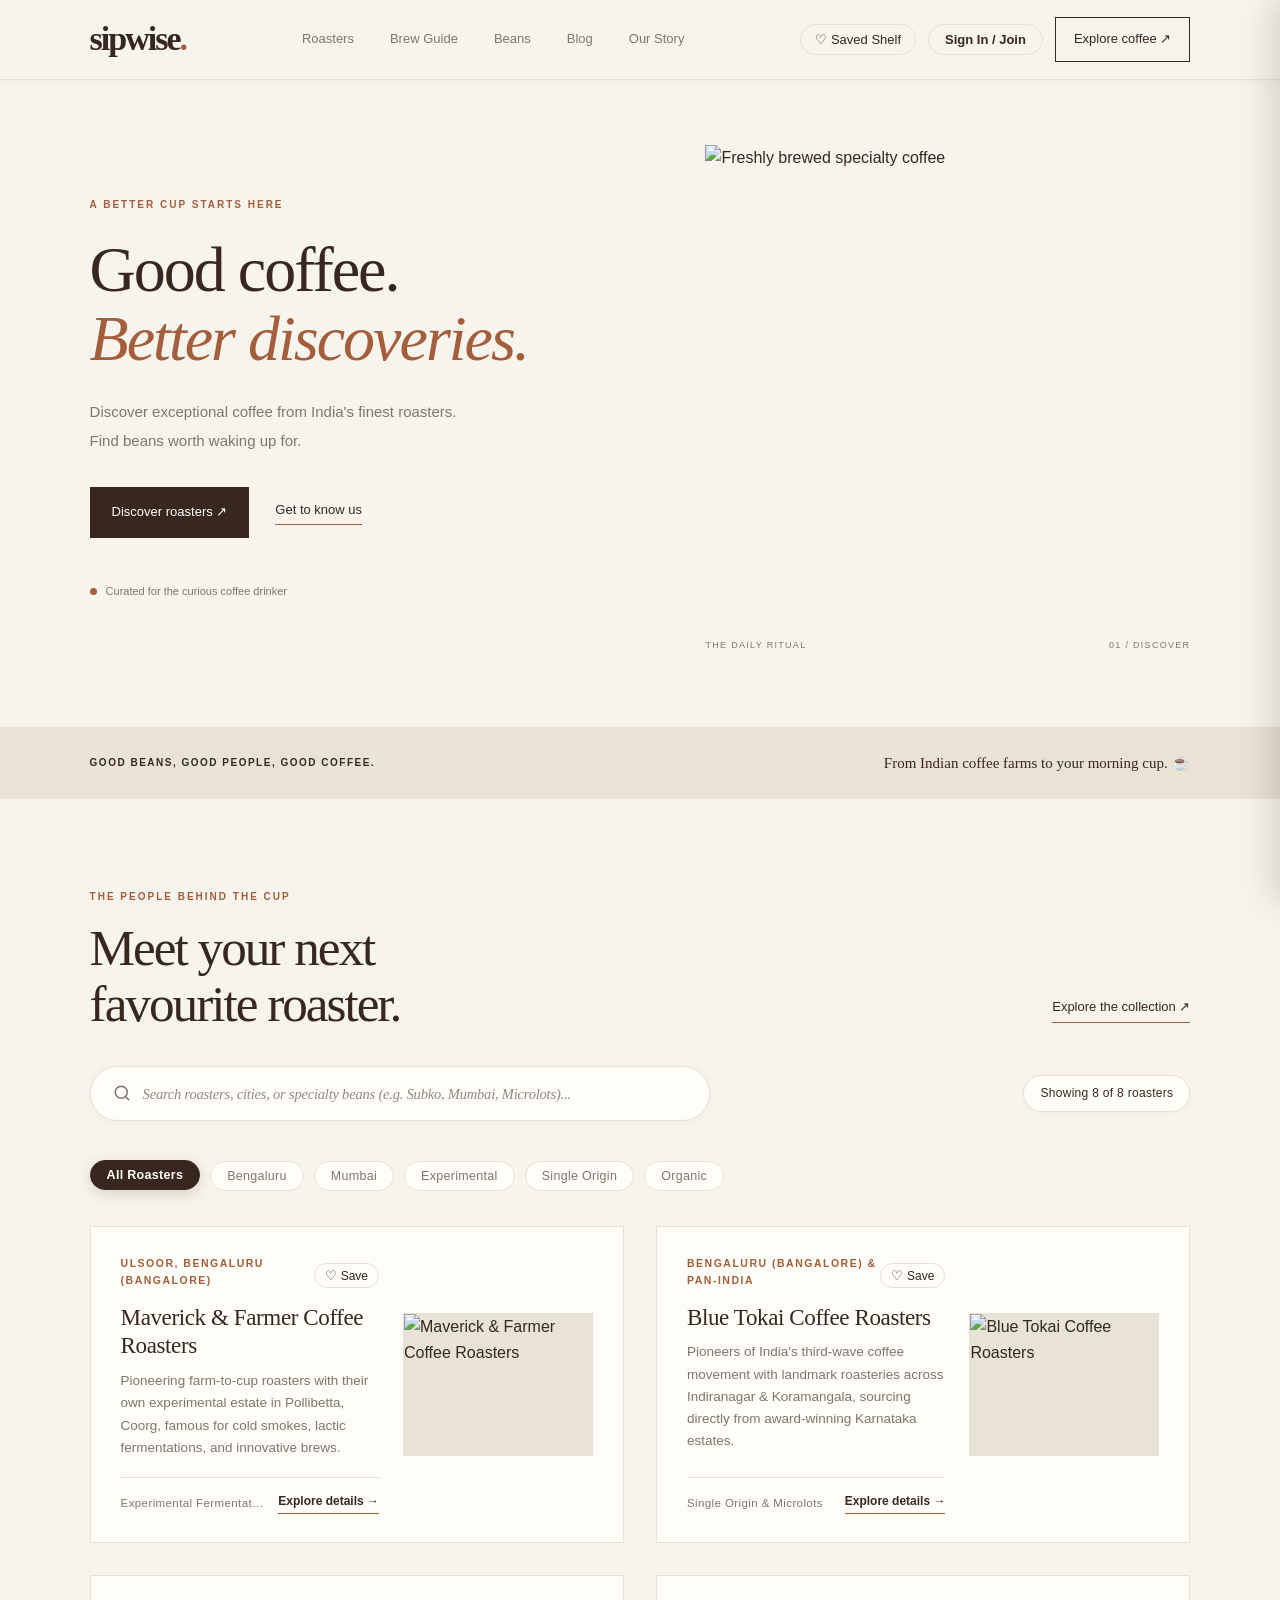
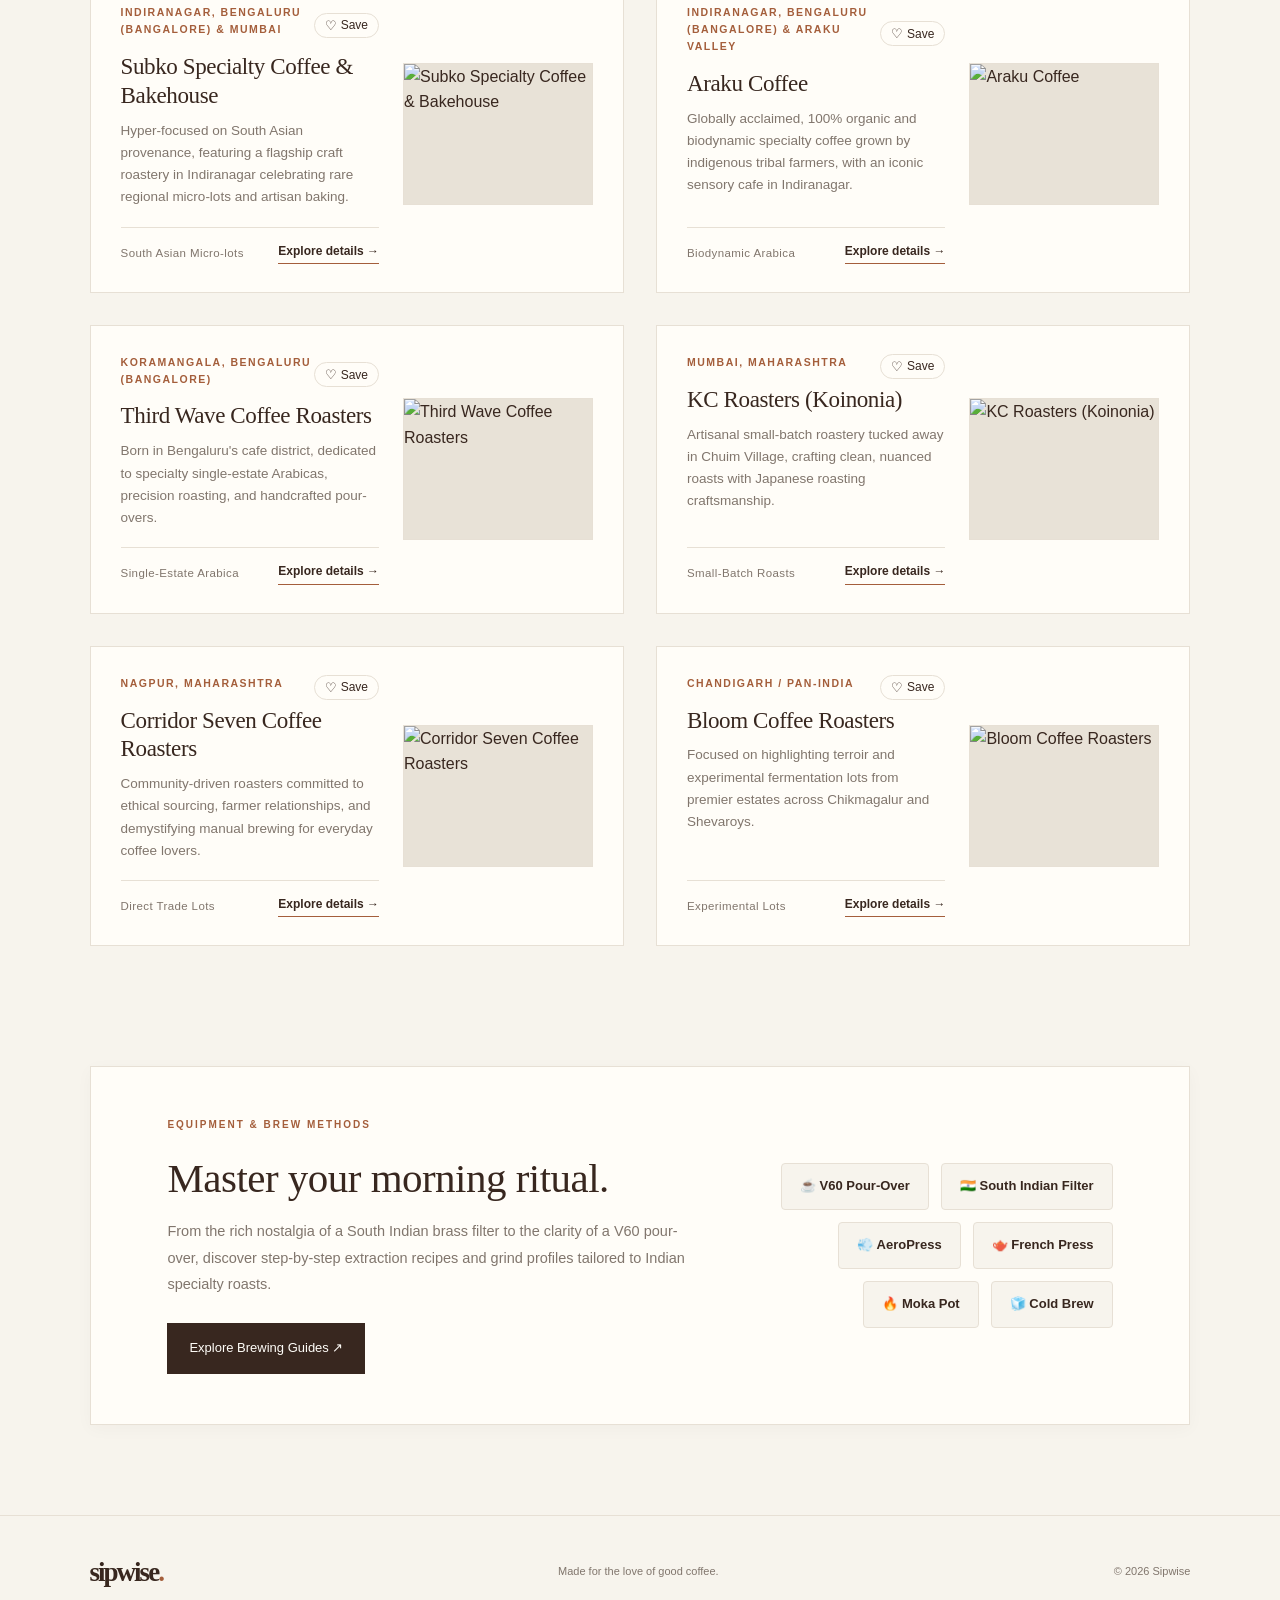
==== commit a37038ec: "feat: add user accounts, saved recommendations shelf, community reviews, and editorial blog" ====
--- a/index.html
+++ b/index.html
@@ -11,23 +11,34 @@
         content="Discover exceptional Indian coffee roasters, specialty beans, and your next favourite cup."
     >
 
-    <link rel="stylesheet" href="css/style.css?v=14">
+    <link rel="stylesheet" href="css/style.css?v=16">
+    <script src="js/config.js?v=16" defer></script>
+    <script src="js/auth.js?v=16" defer></script>
+    <script src="js/bookmarks.js?v=16" defer></script>
+    <script src="js/reviews.js?v=16" defer></script>
 </head>
 
 <body>
 
     <!-- Navigation -->
     <header class="navbar">
-        <a href="#" class="logo">sipwise<span>.</span></a>
+        <a href="index.html" class="logo">sipwise<span>.</span></a>
 
         <nav class="nav-links">
             <a href="#roasters">Roasters</a>
             <a href="brew-guide.html">Brew Guide</a>
             <a href="beans.html">Beans</a>
+            <a href="blog.html">Blog</a>
             <a href="#about">Our Story</a>
         </nav>
 
-        <a href="#coffee" class="nav-button">Explore coffee ↗</a>
+        <div class="nav-actions">
+            <button type="button" class="nav-shelf-btn" onclick="SipwiseBookmarks.openShelfDrawer()" title="View saved items">
+                ♡ Saved Shelf
+            </button>
+            <div class="nav-auth-container"></div>
+            <a href="#coffee" class="nav-button">Explore coffee ↗</a>
+        </div>
     </header>
 
 
--- a/css/style.css
+++ b/css/style.css
@@ -948,6 +948,420 @@
     box-shadow: 0 4px 14px rgba(164, 94, 59, 0.1);
 }
 
+.jump-chip-calc {
+    background: var(--brown) !important;
+    color: var(--paper) !important;
+    border-color: var(--brown) !important;
+    font-weight: bold !important;
+}
+
+.jump-chip-calc:hover {
+    background: var(--accent) !important;
+    border-color: var(--accent) !important;
+    color: var(--paper) !important;
+}
+
+/* ------------------------------
+   8c. Interactive Brew Calculator & Live Timer
+------------------------------ */
+
+.brew-calculator-section {
+    padding: 60px 7% 40px;
+    background: var(--cream);
+    border-bottom: 1px solid var(--border);
+    scroll-margin-top: 90px;
+}
+
+.calculator-container {
+    background: var(--paper);
+    border: 1px solid var(--border);
+    padding: 40px;
+    box-shadow: 0 4px 24px rgba(56, 39, 31, 0.05);
+}
+
+.calculator-header {
+    display: flex;
+    justify-content: space-between;
+    align-items: flex-start;
+    gap: 20px;
+    padding-bottom: 24px;
+    border-bottom: 1px solid var(--border);
+    margin-bottom: 32px;
+}
+
+.calculator-header h2 {
+    font-family: Georgia, "Times New Roman", serif;
+    font-size: clamp(26px, 2.5vw, 34px);
+    font-weight: normal;
+    letter-spacing: -0.4px;
+    line-height: 1.15;
+    color: var(--brown);
+    margin: 6px 0 8px;
+}
+
+.calculator-subtitle {
+    color: var(--muted);
+    font-size: 14px;
+    max-width: 560px;
+}
+
+.calculator-badge {
+    padding: 6px 14px;
+    background: #eae2d5;
+    font-size: 11px;
+    font-weight: bold;
+    color: var(--brown);
+    border-radius: 4px;
+    white-space: nowrap;
+}
+
+.calculator-layout {
+    display: grid;
+    grid-template-columns: 1.1fr 0.9fr;
+    gap: 40px;
+    align-items: start;
+}
+
+/* Controls Column */
+.calc-controls-col {
+    display: flex;
+    flex-direction: column;
+    gap: 26px;
+}
+
+.calc-group {
+    display: flex;
+    flex-direction: column;
+    gap: 10px;
+}
+
+.calc-label-row {
+    display: flex;
+    justify-content: space-between;
+    align-items: center;
+}
+
+.calc-label {
+    font-size: 10px;
+    font-weight: bold;
+    color: var(--accent);
+    letter-spacing: 1.5px;
+    text-transform: uppercase;
+}
+
+.calc-val-pill {
+    padding: 3px 12px;
+    background: var(--cream);
+    border: 1px solid var(--border);
+    border-radius: 20px;
+    font-size: 12px;
+    font-weight: bold;
+    color: var(--brown);
+}
+
+.gear-select-buttons {
+    display: flex;
+    flex-wrap: wrap;
+    gap: 8px;
+}
+
+.gear-btn {
+    padding: 8px 16px;
+    background: var(--cream);
+    border: 1px solid var(--border);
+    border-radius: 999px;
+    font-family: inherit;
+    font-size: 12.5px;
+    color: var(--brown);
+    cursor: pointer;
+    transition: all 0.2s ease;
+    outline: none;
+    user-select: none;
+}
+
+.gear-btn:hover {
+    border-color: var(--accent);
+    background: #ffffff;
+    transform: translateY(-1px);
+}
+
+.gear-btn.active {
+    background: var(--brown);
+    border-color: var(--brown);
+    color: var(--paper);
+    font-weight: bold;
+    box-shadow: 0 4px 12px rgba(56, 39, 31, 0.15);
+    transform: translateY(-1px);
+}
+
+.dose-stepper-wrap {
+    display: flex;
+    align-items: center;
+    gap: 14px;
+    background: var(--cream);
+    border: 1px solid var(--border);
+    padding: 10px 16px;
+    border-radius: 6px;
+}
+
+.step-btn {
+    width: 32px;
+    height: 32px;
+    background: var(--paper);
+    border: 1px solid var(--border);
+    border-radius: 50%;
+    font-size: 16px;
+    font-weight: bold;
+    color: var(--brown);
+    cursor: pointer;
+    display: flex;
+    align-items: center;
+    justify-content: center;
+    transition: all 0.2s ease;
+    user-select: none;
+}
+
+.step-btn:hover {
+    background: var(--brown);
+    color: var(--paper);
+    border-color: var(--brown);
+}
+
+#coffeeDoseInput {
+    flex: 1;
+    cursor: pointer;
+    accent-color: var(--accent);
+}
+
+.dose-quick-presets {
+    display: flex;
+    gap: 8px;
+}
+
+.preset-btn {
+    padding: 6px 14px;
+    background: transparent;
+    border: 1px dashed var(--border);
+    border-radius: 4px;
+    font-size: 11.5px;
+    color: var(--muted);
+    cursor: pointer;
+    font-family: inherit;
+    transition: all 0.2s ease;
+}
+
+.preset-btn:hover {
+    border-color: var(--accent);
+    color: var(--brown);
+}
+
+.preset-btn.active {
+    border-color: var(--brown);
+    border-style: solid;
+    color: var(--brown);
+    background: var(--cream);
+    font-weight: bold;
+}
+
+/* Calculated Stats Strip */
+.calc-stats-grid {
+    display: grid;
+    grid-template-columns: repeat(4, 1fr);
+    gap: 10px;
+    background: var(--cream);
+    border: 1px solid var(--border);
+    padding: 14px 16px;
+}
+
+.calc-stat-box {
+    display: flex;
+    flex-direction: column;
+    gap: 3px;
+}
+
+.stat-lbl {
+    font-size: 9px;
+    font-weight: bold;
+    color: var(--accent);
+    letter-spacing: 1px;
+}
+
+.stat-num {
+    font-size: 14px;
+    font-weight: bold;
+    color: var(--brown);
+}
+
+/* Right Column: Timer Card */
+.timer-card {
+    background: var(--cream);
+    border: 1px solid var(--border);
+    padding: 32px 30px;
+    display: flex;
+    flex-direction: column;
+    gap: 20px;
+}
+
+.timer-top-bar {
+    display: flex;
+    justify-content: space-between;
+    align-items: center;
+}
+
+.timer-phase-badge {
+    padding: 4px 12px;
+    background: #eae2d5;
+    border-radius: 4px;
+    font-size: 11px;
+    font-weight: bold;
+    letter-spacing: 1px;
+    color: var(--brown);
+    transition: all 0.3s ease;
+}
+
+.sound-toggle-btn {
+    background: transparent;
+    border: 1px solid var(--border);
+    border-radius: 20px;
+    padding: 4px 12px;
+    font-size: 11.5px;
+    font-family: inherit;
+    color: var(--muted);
+    cursor: pointer;
+    transition: all 0.2s ease;
+}
+
+.sound-toggle-btn:hover {
+    border-color: var(--brown);
+    color: var(--brown);
+}
+
+.timer-clock-display {
+    font-family: Georgia, "Times New Roman", serif;
+    font-size: clamp(52px, 6vw, 76px);
+    font-weight: normal;
+    text-align: center;
+    color: var(--brown);
+    letter-spacing: -2px;
+    line-height: 1;
+    padding: 10px 0;
+}
+
+.timer-progress-track {
+    width: 100%;
+    height: 6px;
+    background: #e2d9cb;
+    border-radius: 3px;
+    overflow: hidden;
+}
+
+.timer-progress-fill {
+    height: 100%;
+    width: 0%;
+    background: var(--accent);
+    border-radius: 3px;
+    transition: width 0.3s linear;
+}
+
+.timer-cue-box {
+    background: var(--paper);
+    border: 1px solid var(--border);
+    padding: 20px;
+    display: flex;
+    flex-direction: column;
+    gap: 6px;
+    min-height: 120px;
+    justify-content: center;
+}
+
+.timer-cue-box h4 {
+    font-family: Georgia, "Times New Roman", serif;
+    font-size: 18px;
+    font-weight: normal;
+    color: var(--brown);
+}
+
+.timer-cue-box p {
+    color: var(--muted);
+    font-size: 13px;
+    line-height: 1.6;
+}
+
+.cue-weight-callout {
+    font-size: 12px;
+    font-weight: bold;
+    color: var(--accent);
+    letter-spacing: 0.5px;
+    margin-top: 4px;
+}
+
+.timer-controls {
+    display: flex;
+    gap: 12px;
+}
+
+.timer-btn-primary {
+    flex: 1;
+    text-align: center;
+    padding: 14px 20px;
+    font-size: 14px;
+    cursor: pointer;
+    border: none;
+    outline: none;
+    border-radius: 2px;
+    transition: all 0.2s ease;
+}
+
+.timer-btn-primary.is-running {
+    background: #6b5344;
+}
+
+.timer-btn-secondary {
+    padding: 14px 22px;
+    background: transparent;
+    border: 1px solid var(--border);
+    color: var(--brown);
+    font-size: 13px;
+    font-weight: bold;
+    font-family: inherit;
+    cursor: pointer;
+    border-radius: 2px;
+    transition: all 0.2s ease;
+}
+
+.timer-btn-secondary:hover {
+    border-color: var(--brown);
+    background: var(--paper);
+}
+
+.launch-timer-link {
+    margin-top: 14px;
+    padding-top: 12px;
+    border-top: 1px dashed var(--border);
+    display: flex;
+    align-items: center;
+    justify-content: space-between;
+}
+
+.launch-timer-btn {
+    background: transparent;
+    border: 1px solid var(--border);
+    padding: 6px 12px;
+    font-size: 11.5px;
+    font-weight: bold;
+    color: var(--brown);
+    cursor: pointer;
+    border-radius: 4px;
+    font-family: inherit;
+    transition: all 0.2s ease;
+}
+
+.launch-timer-btn:hover {
+    border-color: var(--accent);
+    color: var(--accent);
+    background: #ffffff;
+}
+
 /* Guide Controls (Jump bar + Expand All toggle) */
 .guide-controls-row {
     display: flex;
@@ -1662,6 +2076,11 @@
         grid-template-columns: repeat(2, 1fr);
     }
 
+    .calculator-layout {
+        grid-template-columns: 1fr;
+        gap: 30px;
+    }
+
     .brew-guide-banner {
         grid-template-columns: 1fr;
         gap: 30px;
@@ -1739,6 +2158,18 @@
 }
 
 @media (max-width: 550px) {
+    .calculator-container {
+        padding: 24px 18px;
+    }
+
+    .calc-stats-grid {
+        grid-template-columns: repeat(2, 1fr);
+    }
+
+    .timer-clock-display {
+        font-size: 52px;
+    }
+
     .taste-matcher-box {
         padding: 24px 18px;
     }
@@ -1833,3 +2264,1278 @@
         font-size: 36px;
     }
 }
+
+
+/* ==============================================================================
+   10. Sipwise Auth, Saved Shelf, Reviews & Editorial Blog
+   ============================================================================== */
+
+/* Navbar Actions & Auth Pill */
+.nav-actions {
+    display: flex;
+    align-items: center;
+    gap: 12px;
+}
+
+.nav-shelf-btn {
+    background: transparent;
+    border: 1px solid var(--border);
+    padding: 7px 14px;
+    font-size: 13px;
+    font-weight: 500;
+    color: var(--brown);
+    border-radius: 999px;
+    cursor: pointer;
+    display: inline-flex;
+    align-items: center;
+    gap: 6px;
+    font-family: inherit;
+    transition: all 0.2s ease;
+}
+
+.nav-shelf-btn:hover {
+    border-color: var(--accent);
+    color: var(--accent);
+    background: #ffffff;
+}
+
+.nav-signin-btn {
+    background: var(--cream);
+    border: 1px solid var(--border);
+    padding: 7px 16px;
+    font-size: 13px;
+    font-weight: 600;
+    color: var(--brown);
+    border-radius: 999px;
+    cursor: pointer;
+    font-family: inherit;
+    transition: all 0.2s ease;
+}
+
+.nav-signin-btn:hover {
+    background: var(--brown);
+    color: var(--paper);
+    border-color: var(--brown);
+}
+
+.user-menu-wrapper {
+    position: relative;
+}
+
+.user-profile-pill {
+    display: flex;
+    align-items: center;
+    gap: 8px;
+    background: var(--cream);
+    border: 1px solid var(--border);
+    padding: 4px 12px 4px 5px;
+    border-radius: 999px;
+    cursor: pointer;
+    font-family: inherit;
+    transition: all 0.2s ease;
+}
+
+.user-profile-pill:hover {
+    border-color: var(--brown);
+}
+
+.user-avatar-badge {
+    width: 26px;
+    height: 26px;
+    border-radius: 50%;
+    background: var(--brown);
+    color: var(--paper);
+    font-size: 11px;
+    font-weight: bold;
+    display: flex;
+    align-items: center;
+    justify-content: center;
+}
+
+.user-name-label {
+    font-size: 13px;
+    font-weight: 600;
+    color: var(--brown);
+}
+
+.menu-carret {
+    font-size: 10px;
+    color: var(--muted);
+}
+
+/* User Dropdown Menu */
+.user-dropdown-menu {
+    position: absolute;
+    top: calc(100% + 8px);
+    right: 0;
+    width: 240px;
+    background: var(--paper);
+    border: 1px solid var(--border);
+    border-radius: 6px;
+    box-shadow: 0 10px 30px rgba(56, 39, 31, 0.12);
+    display: none;
+    flex-direction: column;
+    z-index: 1000;
+    overflow: hidden;
+}
+
+.user-dropdown-menu.is-open {
+    display: flex;
+}
+
+.user-dropdown-header {
+    padding: 14px 16px;
+    background: var(--cream);
+}
+
+.drop-user-name {
+    font-weight: bold;
+    font-size: 14px;
+    color: var(--brown);
+}
+
+.drop-user-email {
+    font-size: 12px;
+    color: var(--muted);
+    margin-top: 2px;
+}
+
+.drop-user-brew {
+    font-size: 11px;
+    color: var(--accent);
+    margin-top: 6px;
+    font-weight: 500;
+}
+
+.user-dropdown-divider {
+    height: 1px;
+    background: var(--border);
+}
+
+.drop-menu-item {
+    display: flex;
+    justify-content: space-between;
+    align-items: center;
+    width: 100%;
+    padding: 12px 16px;
+    background: transparent;
+    border: none;
+    font-family: inherit;
+    font-size: 13px;
+    color: var(--brown);
+    cursor: pointer;
+    text-align: left;
+    transition: background 0.15s ease;
+}
+
+.drop-menu-item:hover {
+    background: var(--cream);
+}
+
+.drop-menu-item.sign-out-item {
+    color: #9c3c2b;
+}
+
+.shelf-count-badge {
+    background: var(--accent);
+    color: var(--paper);
+    padding: 1px 7px;
+    border-radius: 12px;
+    font-size: 11px;
+    font-weight: bold;
+}
+
+/* Modals Overlay & Dialogs */
+.sipwise-modal-overlay {
+    position: fixed;
+    inset: 0;
+    background: rgba(30, 20, 15, 0.65);
+    backdrop-filter: blur(4px);
+    display: none;
+    align-items: center;
+    justify-content: center;
+    z-index: 2500;
+    padding: 20px;
+}
+
+.sipwise-modal-overlay.is-visible {
+    display: flex;
+}
+
+.sipwise-modal-dialog {
+    background: var(--paper);
+    border: 1px solid var(--border);
+    width: 100%;
+    max-width: 480px;
+    padding: 36px 32px;
+    position: relative;
+    border-radius: 4px;
+    box-shadow: 0 16px 40px rgba(0, 0, 0, 0.2);
+    animation: modalSlideUp 0.25s ease-out;
+}
+
+@keyframes modalSlideUp {
+    from {
+        opacity: 0;
+        transform: translateY(16px);
+    }
+    to {
+        opacity: 1;
+        transform: translateY(0);
+    }
+}
+
+.modal-close-btn {
+    position: absolute;
+    top: 18px;
+    right: 18px;
+    background: transparent;
+    border: none;
+    font-size: 16px;
+    color: var(--muted);
+    cursor: pointer;
+    padding: 6px;
+    line-height: 1;
+}
+
+.modal-close-btn:hover {
+    color: var(--brown);
+}
+
+.auth-modal-header {
+    margin-bottom: 24px;
+}
+
+.auth-brand-badge {
+    font-size: 10px;
+    font-weight: bold;
+    letter-spacing: 1.5px;
+    color: var(--accent);
+    text-transform: uppercase;
+    display: inline-block;
+    margin-bottom: 6px;
+}
+
+.auth-modal-header h2 {
+    font-family: Georgia, "Times New Roman", serif;
+    font-size: 24px;
+    color: var(--brown);
+    margin-bottom: 6px;
+}
+
+.auth-modal-sub {
+    font-size: 13.5px;
+    color: var(--muted);
+    line-height: 1.5;
+}
+
+.auth-tabs-bar {
+    display: flex;
+    border-bottom: 1px solid var(--border);
+    margin-bottom: 22px;
+}
+
+.auth-tab-btn {
+    flex: 1;
+    background: transparent;
+    border: none;
+    padding: 10px 0;
+    font-family: inherit;
+    font-size: 13.5px;
+    font-weight: 600;
+    color: var(--muted);
+    cursor: pointer;
+    border-bottom: 2px solid transparent;
+    transition: all 0.2s ease;
+}
+
+.auth-tab-btn.active {
+    color: var(--brown);
+    border-bottom-color: var(--accent);
+}
+
+.auth-form-content {
+    display: flex;
+    flex-direction: column;
+    gap: 16px;
+}
+
+.auth-field-group {
+    display: flex;
+    flex-direction: column;
+    gap: 6px;
+}
+
+.auth-field-group label {
+    font-size: 11px;
+    font-weight: bold;
+    letter-spacing: 0.5px;
+    text-transform: uppercase;
+    color: var(--brown);
+}
+
+.auth-field-group input,
+.auth-field-group select {
+    padding: 11px 14px;
+    border: 1px solid var(--border);
+    border-radius: 4px;
+    font-family: inherit;
+    font-size: 14px;
+    color: var(--brown);
+    background: #ffffff;
+    outline: none;
+    transition: border 0.2s ease;
+}
+
+.auth-field-group input:focus,
+.auth-field-group select:focus {
+    border-color: var(--accent);
+}
+
+.auth-submit-btn {
+    background: var(--brown);
+    color: var(--paper);
+    border: none;
+    padding: 13px;
+    font-family: inherit;
+    font-size: 14px;
+    font-weight: 600;
+    border-radius: 2px;
+    cursor: pointer;
+    margin-top: 6px;
+    transition: background 0.2s ease;
+}
+
+.auth-submit-btn:hover {
+    background: var(--accent);
+}
+
+.demo-account-hint {
+    margin-top: 14px;
+    padding-top: 14px;
+    border-top: 1px dashed var(--border);
+    display: flex;
+    align-items: center;
+    justify-content: space-between;
+    font-size: 11.5px;
+    color: var(--muted);
+}
+
+.demo-fill-btn {
+    background: transparent;
+    border: 1px solid var(--border);
+    border-radius: 4px;
+    padding: 4px 10px;
+    font-size: 11px;
+    font-family: inherit;
+    cursor: pointer;
+    color: var(--accent);
+    font-weight: 600;
+}
+
+.demo-fill-btn:hover {
+    background: var(--cream);
+    border-color: var(--accent);
+}
+
+.auth-alert-box {
+    padding: 10px 14px;
+    border-radius: 4px;
+    font-size: 13px;
+    margin-bottom: 16px;
+}
+
+.auth-alert-box.error {
+    background: #fdf0ed;
+    color: #9c3c2b;
+    border: 1px solid #f2cfc7;
+}
+
+/* Toast Message */
+.sipwise-toast {
+    position: fixed;
+    bottom: 24px;
+    right: 24px;
+    background: var(--brown);
+    color: var(--paper);
+    padding: 12px 20px;
+    border-radius: 4px;
+    font-size: 13.5px;
+    font-weight: 500;
+    box-shadow: 0 8px 24px rgba(0, 0, 0, 0.25);
+    z-index: 3000;
+    opacity: 0;
+    transform: translateY(12px);
+    pointer-events: none;
+    transition: all 0.25s ease;
+}
+
+.sipwise-toast.is-visible {
+    opacity: 1;
+    transform: translateY(0);
+}
+
+/* Bookmark Buttons */
+.btn-bookmark {
+    background: transparent;
+    border: 1px solid var(--border);
+    border-radius: 999px;
+    padding: 4px 10px;
+    font-size: 12px;
+    color: var(--brown);
+    cursor: pointer;
+    font-family: inherit;
+    display: inline-flex;
+    align-items: center;
+    gap: 4px;
+    transition: all 0.2s ease;
+}
+
+.btn-bookmark:hover {
+    border-color: var(--accent);
+    color: var(--accent);
+    background: #ffffff;
+}
+
+.btn-bookmark.is-saved {
+    background: #fdf2ed;
+    border-color: var(--accent);
+    color: var(--accent);
+    font-weight: bold;
+}
+
+.heart-icon {
+    font-size: 13px;
+}
+
+/* Slide-Over Saved Shelf Drawer */
+.shelf-overlay {
+    position: fixed;
+    inset: 0;
+    background: rgba(30, 20, 15, 0.5);
+    backdrop-filter: blur(2px);
+    z-index: 2200;
+    display: none;
+}
+
+.shelf-overlay.is-visible {
+    display: block;
+}
+
+.shelf-drawer {
+    position: fixed;
+    top: 0;
+    right: 0;
+    width: 440px;
+    max-width: 90vw;
+    height: 100vh;
+    background: var(--paper);
+    box-shadow: -8px 0 32px rgba(0, 0, 0, 0.15);
+    z-index: 2300;
+    transform: translateX(100%);
+    transition: transform 0.3s cubic-bezier(0.16, 1, 0.3, 1);
+    display: flex;
+    flex-direction: column;
+}
+
+.shelf-drawer.is-open {
+    transform: translateX(0);
+}
+
+.shelf-header {
+    padding: 24px 28px;
+    border-bottom: 1px solid var(--border);
+    display: flex;
+    justify-content: space-between;
+    align-items: flex-start;
+}
+
+.shelf-header h2 {
+    font-family: Georgia, "Times New Roman", serif;
+    font-size: 24px;
+    color: var(--brown);
+    margin-top: 4px;
+}
+
+.drawer-close-btn {
+    background: transparent;
+    border: none;
+    font-size: 18px;
+    color: var(--muted);
+    cursor: pointer;
+    padding: 4px;
+}
+
+.drawer-close-btn:hover {
+    color: var(--brown);
+}
+
+.shelf-filter-chips {
+    padding: 12px 28px;
+    background: var(--cream);
+    border-bottom: 1px solid var(--border);
+    display: flex;
+    gap: 8px;
+    overflow-x: auto;
+}
+
+.shelf-chip {
+    padding: 5px 12px;
+    background: transparent;
+    border: 1px solid var(--border);
+    border-radius: 999px;
+    font-size: 12px;
+    color: var(--brown);
+    cursor: pointer;
+    white-space: nowrap;
+    font-family: inherit;
+    transition: all 0.15s ease;
+}
+
+.shelf-chip.active {
+    background: var(--brown);
+    color: var(--paper);
+    border-color: var(--brown);
+    font-weight: 600;
+}
+
+.shelf-content-body {
+    flex: 1;
+    overflow-y: auto;
+    padding: 24px 28px;
+    display: flex;
+    flex-direction: column;
+    gap: 14px;
+}
+
+.shelf-empty-state {
+    text-align: center;
+    padding: 60px 20px;
+    display: flex;
+    flex-direction: column;
+    align-items: center;
+    gap: 10px;
+}
+
+.shelf-empty-state .empty-icon {
+    font-size: 44px;
+}
+
+.shelf-empty-state h3 {
+    font-family: Georgia, "Times New Roman", serif;
+    font-size: 20px;
+    color: var(--brown);
+}
+
+.shelf-empty-state p {
+    font-size: 13.5px;
+    color: var(--muted);
+    line-height: 1.5;
+    max-width: 280px;
+}
+
+.shelf-item-card {
+    background: var(--cream);
+    border: 1px solid var(--border);
+    border-radius: 4px;
+    padding: 16px;
+    display: flex;
+    justify-content: space-between;
+    align-items: center;
+    gap: 14px;
+    transition: all 0.2s ease;
+}
+
+.shelf-item-card:hover {
+    border-color: var(--accent);
+    background: #ffffff;
+}
+
+.shelf-type-tag {
+    font-size: 10px;
+    font-weight: bold;
+    color: var(--accent);
+    text-transform: uppercase;
+    letter-spacing: 0.5px;
+}
+
+.shelf-item-meta h4 {
+    font-family: Georgia, "Times New Roman", serif;
+    font-size: 16px;
+    color: var(--brown);
+    margin: 3px 0 2px;
+}
+
+.shelf-item-sub {
+    font-size: 12px;
+    color: var(--muted);
+}
+
+.shelf-item-actions {
+    display: flex;
+    align-items: center;
+    gap: 10px;
+}
+
+.shelf-view-link {
+    font-size: 12px;
+    font-weight: 600;
+    color: var(--accent);
+    text-decoration: none;
+    padding: 5px 10px;
+    border: 1px solid var(--border);
+    border-radius: 4px;
+    background: var(--paper);
+}
+
+.shelf-view-link:hover {
+    background: var(--brown);
+    color: var(--paper);
+    border-color: var(--brown);
+}
+
+.shelf-remove-btn {
+    background: transparent;
+    border: none;
+    color: var(--muted);
+    font-size: 14px;
+    cursor: pointer;
+    padding: 4px;
+}
+
+.shelf-remove-btn:hover {
+    color: #9c3c2b;
+}
+
+/* ==============================================================================
+   Community Reviews & Ratings Component
+   ============================================================================== */
+
+.community-reviews-widget {
+    margin-top: 32px;
+    padding-top: 28px;
+    border-top: 1px solid var(--border);
+}
+
+.reviews-header-bar {
+    display: flex;
+    justify-content: space-between;
+    align-items: center;
+    margin-bottom: 20px;
+}
+
+.rating-overview {
+    display: flex;
+    align-items: center;
+    gap: 14px;
+}
+
+.rating-number {
+    font-family: Georgia, "Times New Roman", serif;
+    font-size: 38px;
+    font-weight: normal;
+    color: var(--brown);
+    line-height: 1;
+}
+
+.rating-stars-wrap {
+    display: flex;
+    flex-direction: column;
+    gap: 3px;
+}
+
+.stars-gold {
+    color: #d48b38;
+    font-size: 16px;
+    letter-spacing: 2px;
+}
+
+.reviews-count-text {
+    font-size: 12px;
+    color: var(--muted);
+}
+
+.write-review-btn {
+    background: var(--cream);
+    border: 1px solid var(--border);
+    padding: 8px 16px;
+    font-size: 12.5px;
+    font-weight: 600;
+    color: var(--brown);
+    border-radius: 4px;
+    cursor: pointer;
+    font-family: inherit;
+    transition: all 0.2s ease;
+}
+
+.write-review-btn:hover {
+    background: var(--brown);
+    color: var(--paper);
+    border-color: var(--brown);
+}
+
+/* Review Submission Form */
+.review-form-card {
+    background: var(--cream);
+    border: 1px solid var(--border);
+    padding: 24px;
+    border-radius: 4px;
+    margin-bottom: 24px;
+}
+
+.form-title-row {
+    display: flex;
+    justify-content: space-between;
+    align-items: center;
+    margin-bottom: 16px;
+}
+
+.form-title-row h4 {
+    font-family: Georgia, "Times New Roman", serif;
+    font-size: 18px;
+    color: var(--brown);
+}
+
+.form-close-x {
+    background: transparent;
+    border: none;
+    font-size: 14px;
+    color: var(--muted);
+    cursor: pointer;
+}
+
+.review-field {
+    display: flex;
+    flex-direction: column;
+    gap: 6px;
+    margin-bottom: 14px;
+}
+
+.review-field label {
+    font-size: 11px;
+    font-weight: bold;
+    letter-spacing: 0.5px;
+    color: var(--brown);
+    text-transform: uppercase;
+}
+
+.star-rating-picker {
+    display: flex;
+    gap: 6px;
+}
+
+.star-pick {
+    font-size: 26px;
+    color: #d1c7bc;
+    cursor: pointer;
+    transition: color 0.15s ease;
+}
+
+.star-pick.active,
+.star-pick:hover {
+    color: #d48b38;
+}
+
+.review-field input,
+.review-field select,
+.review-field textarea {
+    padding: 10px 12px;
+    border: 1px solid var(--border);
+    border-radius: 4px;
+    font-family: inherit;
+    font-size: 13.5px;
+    color: var(--brown);
+    background: #ffffff;
+    outline: none;
+}
+
+.flavor-tag-picker {
+    display: flex;
+    flex-wrap: wrap;
+    gap: 6px;
+}
+
+.tag-opt {
+    background: var(--paper);
+    border: 1px solid var(--border);
+    border-radius: 20px;
+    padding: 4px 12px;
+    font-size: 11.5px;
+    color: var(--brown);
+    cursor: pointer;
+    font-family: inherit;
+    transition: all 0.15s ease;
+}
+
+.tag-opt.active {
+    background: var(--brown);
+    color: var(--paper);
+    border-color: var(--brown);
+    font-weight: 600;
+}
+
+.form-action-row {
+    display: flex;
+    gap: 10px;
+    margin-top: 18px;
+}
+
+.submit-review-btn {
+    background: var(--brown);
+    color: var(--paper);
+    border: none;
+    padding: 10px 18px;
+    font-size: 13px;
+    font-weight: 600;
+    border-radius: 2px;
+    cursor: pointer;
+    font-family: inherit;
+}
+
+.submit-review-btn:hover {
+    background: var(--accent);
+}
+
+.cancel-review-btn {
+    background: transparent;
+    border: 1px solid var(--border);
+    color: var(--muted);
+    padding: 10px 16px;
+    font-size: 13px;
+    cursor: pointer;
+    border-radius: 2px;
+    font-family: inherit;
+}
+
+/* Reviews List */
+.reviews-list-stream {
+    display: flex;
+    flex-direction: column;
+    gap: 16px;
+}
+
+.no-reviews-note {
+    font-size: 13px;
+    color: var(--muted);
+    font-style: italic;
+    padding: 16px 0;
+}
+
+.single-review-card {
+    background: var(--paper);
+    border: 1px solid var(--border);
+    padding: 18px 20px;
+    border-radius: 4px;
+}
+
+.review-card-top {
+    display: flex;
+    justify-content: space-between;
+    align-items: flex-start;
+    margin-bottom: 10px;
+}
+
+.reviewer-info {
+    display: flex;
+    align-items: center;
+    gap: 12px;
+}
+
+.reviewer-avatar {
+    width: 34px;
+    height: 34px;
+    background: #eae2d5;
+    color: var(--brown);
+    border-radius: 50%;
+    display: flex;
+    align-items: center;
+    justify-content: center;
+    font-size: 12px;
+    font-weight: bold;
+}
+
+.reviewer-name-row {
+    display: flex;
+    align-items: center;
+    gap: 8px;
+}
+
+.reviewer-name-row strong {
+    font-size: 13.5px;
+    color: var(--brown);
+}
+
+.verified-buyer-badge {
+    font-size: 10.5px;
+    color: #2b7a4b;
+    background: #edf7f0;
+    padding: 1px 7px;
+    border-radius: 3px;
+    font-weight: 600;
+}
+
+.review-meta-line {
+    display: flex;
+    align-items: center;
+    gap: 8px;
+    font-size: 11.5px;
+    color: var(--muted);
+    margin-top: 3px;
+}
+
+.review-stars-gold {
+    color: #d48b38;
+    letter-spacing: 1px;
+}
+
+.review-gear-tag {
+    color: var(--accent);
+    font-weight: 500;
+}
+
+.review-headline {
+    font-family: Georgia, "Times New Roman", serif;
+    font-size: 15px;
+    color: var(--brown);
+    margin-bottom: 6px;
+}
+
+.review-body-text {
+    font-size: 13px;
+    color: var(--brown);
+    line-height: 1.55;
+}
+
+.review-tags-row {
+    display: flex;
+    flex-wrap: wrap;
+    gap: 6px;
+    margin-top: 10px;
+}
+
+.review-chip {
+    background: var(--cream);
+    border: 1px solid var(--border);
+    padding: 2px 8px;
+    border-radius: 12px;
+    font-size: 10.5px;
+    color: var(--muted);
+}
+
+/* ==============================================================================
+   Editorial Blog Tab Styling (blog.html)
+   ============================================================================== */
+
+.blog-hero {
+    padding: 60px 7% 40px;
+    background: var(--cream);
+    border-bottom: 1px solid var(--border);
+}
+
+.blog-hero h1 {
+    font-family: Georgia, "Times New Roman", serif;
+    font-size: clamp(34px, 4vw, 54px);
+    font-weight: normal;
+    letter-spacing: -1px;
+    line-height: 1.1;
+    color: var(--brown);
+    margin: 8px 0 16px;
+}
+
+.blog-hero h1 span {
+    color: var(--accent);
+}
+
+.blog-hero-desc {
+    font-size: 15px;
+    color: var(--muted);
+    max-width: 680px;
+    line-height: 1.6;
+    margin-bottom: 32px;
+}
+
+.blog-filter-bar {
+    display: flex;
+    align-items: center;
+    gap: 14px;
+    flex-wrap: wrap;
+}
+
+.filter-lead-label {
+    font-size: 11px;
+    font-weight: bold;
+    letter-spacing: 1px;
+    color: var(--accent);
+    text-transform: uppercase;
+}
+
+.blog-filter-chips {
+    display: flex;
+    flex-wrap: wrap;
+    gap: 8px;
+}
+
+.blog-filter-btn {
+    padding: 7px 16px;
+    background: var(--paper);
+    border: 1px solid var(--border);
+    border-radius: 999px;
+    font-family: inherit;
+    font-size: 12.5px;
+    color: var(--brown);
+    cursor: pointer;
+    transition: all 0.2s ease;
+}
+
+.blog-filter-btn:hover {
+    border-color: var(--accent);
+    color: var(--accent);
+}
+
+.blog-filter-btn.active {
+    background: var(--brown);
+    color: var(--paper);
+    border-color: var(--brown);
+    font-weight: 600;
+}
+
+.blog-grid-section {
+    padding: 60px 7%;
+    max-width: 1400px;
+    margin: 0 auto;
+}
+
+.blog-grid {
+    display: grid;
+    grid-template-columns: repeat(2, 1fr);
+    gap: 36px;
+}
+
+.blog-card {
+    background: var(--paper);
+    border: 1px solid var(--border);
+    border-radius: 4px;
+    overflow: hidden;
+    display: flex;
+    flex-direction: column;
+    box-shadow: 0 4px 16px rgba(56, 39, 31, 0.04);
+    transition: transform 0.2s ease, box-shadow 0.2s ease;
+}
+
+.blog-card:hover {
+    transform: translateY(-3px);
+    box-shadow: 0 8px 24px rgba(56, 39, 31, 0.08);
+}
+
+.blog-card-img-wrap {
+    position: relative;
+    aspect-ratio: 16 / 9;
+    overflow: hidden;
+    background: #eae2d5;
+}
+
+.blog-card-img-wrap img {
+    width: 100%;
+    height: 100%;
+    object-fit: cover;
+    transition: transform 0.3s ease;
+}
+
+.blog-card:hover .blog-card-img-wrap img {
+    transform: scale(1.03);
+}
+
+.blog-category-chip {
+    position: absolute;
+    top: 14px;
+    left: 14px;
+    background: var(--brown);
+    color: var(--paper);
+    padding: 4px 10px;
+    font-size: 10.5px;
+    font-weight: bold;
+    letter-spacing: 0.5px;
+    border-radius: 3px;
+    text-transform: uppercase;
+}
+
+.blog-card-content {
+    padding: 24px;
+    display: flex;
+    flex-direction: column;
+    flex: 1;
+}
+
+.blog-card-meta {
+    display: flex;
+    gap: 8px;
+    font-size: 12px;
+    color: var(--muted);
+    margin-bottom: 8px;
+}
+
+.blog-card h3 {
+    font-family: Georgia, "Times New Roman", serif;
+    font-size: 22px;
+    font-weight: normal;
+    color: var(--brown);
+    line-height: 1.25;
+    margin-bottom: 10px;
+}
+
+.blog-card-excerpt {
+    font-size: 13.5px;
+    color: var(--muted);
+    line-height: 1.6;
+    flex: 1;
+    margin-bottom: 20px;
+}
+
+.blog-card-footer {
+    display: flex;
+    justify-content: space-between;
+    align-items: center;
+    padding-top: 16px;
+    border-top: 1px solid var(--border);
+}
+
+.blog-author-tag {
+    font-size: 12px;
+    color: var(--brown);
+    font-weight: 500;
+}
+
+.read-story-btn {
+    background: transparent;
+    border: none;
+    font-family: inherit;
+    font-size: 13px;
+    font-weight: bold;
+    color: var(--accent);
+    cursor: pointer;
+    transition: transform 0.15s ease;
+}
+
+.read-story-btn:hover {
+    transform: translateX(2px);
+    text-decoration: underline;
+}
+
+/* Article Reader Modal */
+.blog-reader-dialog {
+    max-width: 720px;
+    max-height: 88vh;
+    overflow-y: auto;
+    padding: 44px 40px;
+}
+
+.article-reader-header {
+    border-bottom: 1px solid var(--border);
+    padding-bottom: 20px;
+    margin-bottom: 24px;
+}
+
+.article-reader-header h2 {
+    font-family: Georgia, "Times New Roman", serif;
+    font-size: clamp(26px, 3vw, 34px);
+    color: var(--brown);
+    line-height: 1.2;
+    margin: 8px 0 14px;
+}
+
+.article-byline {
+    display: flex;
+    align-items: center;
+    flex-wrap: wrap;
+    gap: 8px;
+    font-size: 12.5px;
+    color: var(--muted);
+}
+
+.article-dot {
+    color: var(--accent);
+}
+
+.article-reader-body {
+    font-size: 15px;
+    line-height: 1.8;
+    color: var(--brown);
+    display: flex;
+    flex-direction: column;
+    gap: 16px;
+}
+
+.article-reader-body h3 {
+    font-family: Georgia, "Times New Roman", serif;
+    font-size: 20px;
+    color: var(--brown);
+    margin-top: 16px;
+}
+
+.article-reader-body blockquote {
+    border-left: 3px solid var(--accent);
+    padding: 8px 18px;
+    font-family: Georgia, "Times New Roman", serif;
+    font-style: italic;
+    color: var(--accent);
+    font-size: 17px;
+    margin: 12px 0;
+}
+
+.article-reader-body ul {
+    padding-left: 20px;
+    display: flex;
+    flex-direction: column;
+    gap: 8px;
+}
+
+.article-reader-footer {
+    margin-top: 32px;
+    padding-top: 20px;
+    border-top: 1px solid var(--border);
+    display: flex;
+    justify-content: space-between;
+    align-items: center;
+}
+
+/* Responsive Overrides */
+@media (max-width: 860px) {
+    .blog-grid {
+        grid-template-columns: 1fr;
+    }
+
+    .shelf-drawer {
+        width: 100vw;
+        max-width: 100vw;
+    }
+
+    .blog-reader-dialog {
+        padding: 30px 20px;
+    }
+}
+
+
+.toggle-bean-reviews-btn {
+    background: transparent;
+    border: 1px solid var(--border);
+    border-radius: 4px;
+    padding: 6px 12px;
+    font-size: 11.5px;
+    font-weight: 600;
+    color: var(--brown);
+    cursor: pointer;
+    font-family: inherit;
+    transition: all 0.2s ease;
+}
+
+.toggle-bean-reviews-btn:hover {
+    border-color: var(--accent);
+    color: var(--accent);
+    background: #ffffff;
+}
+
+.bean-reviews-container {
+    margin-top: 18px;
+    padding-top: 14px;
+    border-top: 1px dashed var(--border);
+}
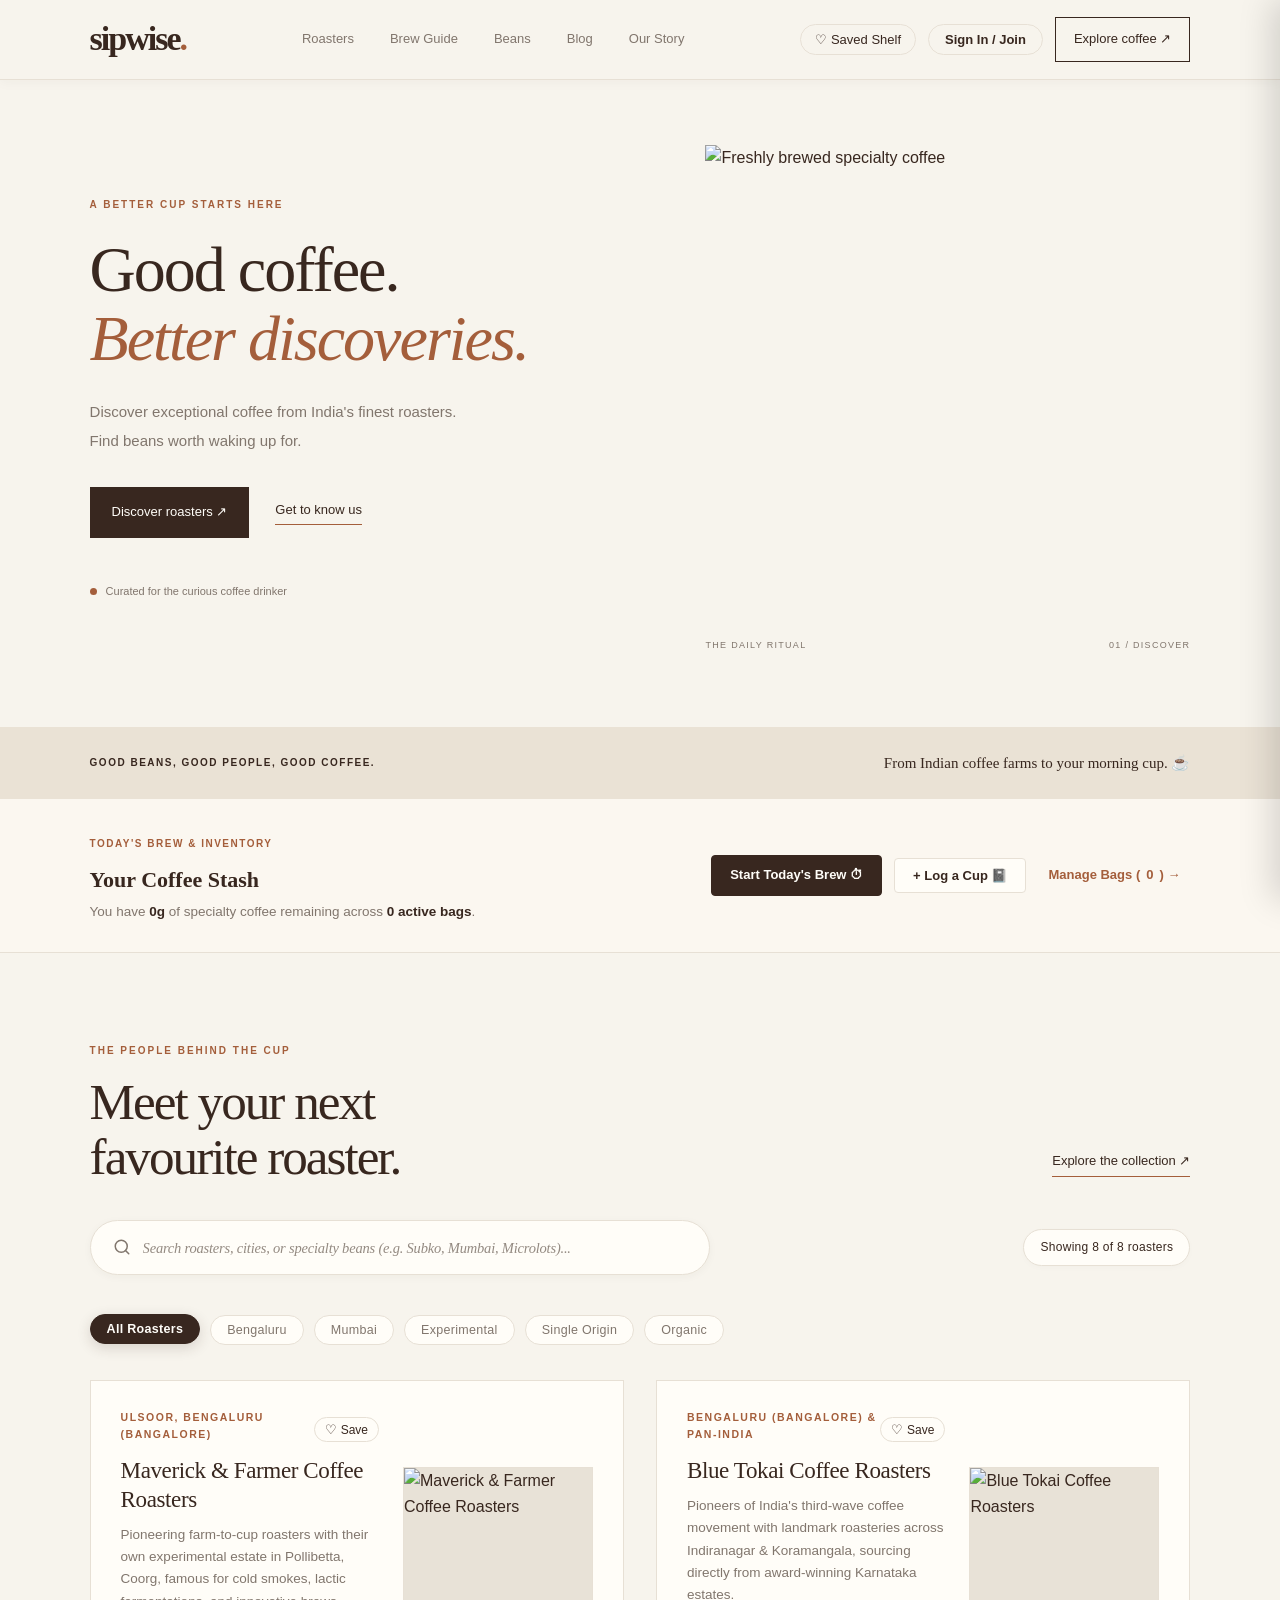
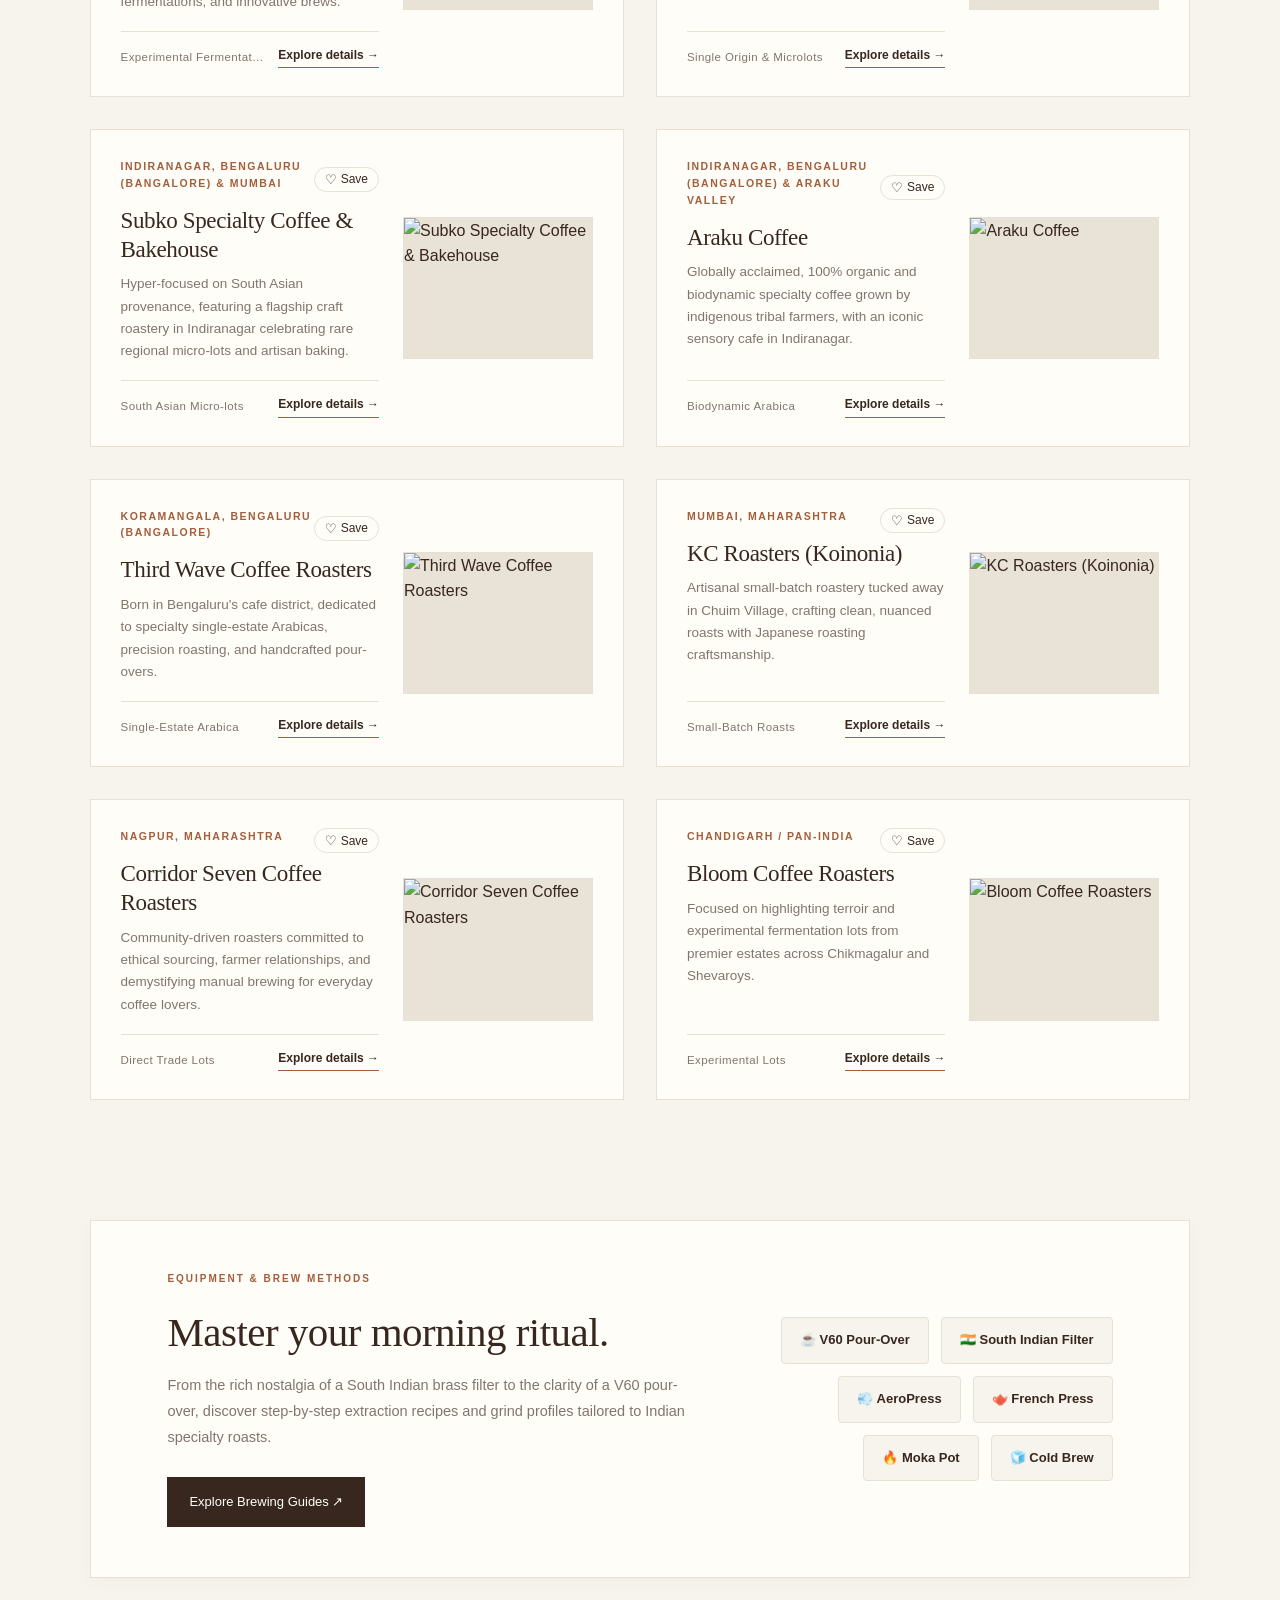
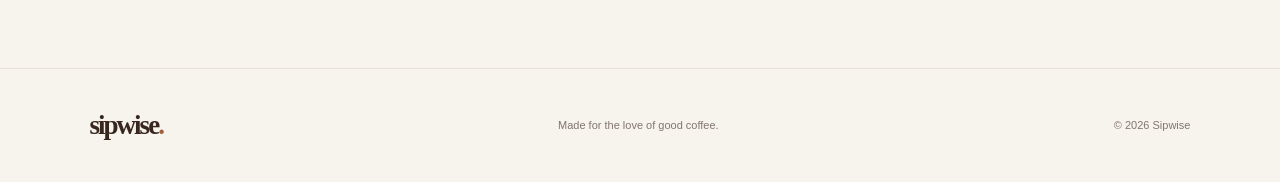
==== commit 8d47b701: "feat: implement coffee bags inventory with auto-deduct consumption and dashboard strip" ====
--- a/index.html
+++ b/index.html
@@ -11,11 +11,13 @@
         content="Discover exceptional Indian coffee roasters, specialty beans, and your next favourite cup."
     >
 
-    <link rel="stylesheet" href="css/style.css?v=16">
-    <script src="js/config.js?v=16" defer></script>
-    <script src="js/auth.js?v=16" defer></script>
-    <script src="js/bookmarks.js?v=16" defer></script>
-    <script src="js/reviews.js?v=16" defer></script>
+    <link rel="stylesheet" href="css/style.css?v=18">
+    <script src="js/config.js?v=18" defer></script>
+    <script src="js/auth.js?v=18" defer></script>
+    <script src="js/inventory.js?v=18" defer></script>
+    <script src="js/bookmarks.js?v=18" defer></script>
+    <script src="js/journal.js?v=18" defer></script>
+    <script src="js/reviews.js?v=18" defer></script>
 </head>
 
 <body>
@@ -103,6 +105,30 @@
                 <span>☕</span>
             </p>
 
+        </section>
+
+
+        <!-- Today's Brew & Active Coffee Stash Dashboard Strip -->
+        <section class="dashboard-strip-section" id="dailyDashboard">
+            <div class="dashboard-strip-inner">
+                <div class="dash-stash-summary">
+                    <span class="auth-brand-badge">TODAY'S BREW & INVENTORY</span>
+                    <h3>Your Coffee Stash</h3>
+                    <p class="dash-stash-desc">You have <strong id="dashGramsCount">325g</strong> of specialty coffee remaining across <strong id="dashBagsCount">2 active bags</strong>.</p>
+                </div>
+
+                <div class="dash-quick-actions">
+                    <a href="brew-guide.html#calculator" class="dash-action-btn primary-btn">
+                        Start Today's Brew ⏱
+                    </a>
+                    <button type="button" class="dash-action-btn secondary-btn" onclick="SipwiseJournal.openLogCupModal()">
+                        + Log a Cup 📓
+                    </button>
+                    <a href="beans.html#myBeansInventory" class="dash-action-btn text-link-btn">
+                        Manage Bags (<span class="inventory-count-badge">0</span>) →
+                    </a>
+                </div>
+            </div>
         </section>
 
 
--- a/css/style.css
+++ b/css/style.css
@@ -2400,10 +2400,28 @@
     margin-top: 2px;
 }
 
+.drop-user-meta-line {
+    display: flex;
+    flex-wrap: wrap;
+    gap: 8px;
+    margin-top: 6px;
+    font-size: 11px;
+}
+
+.drop-user-city {
+    color: var(--brown);
+    font-weight: 600;
+}
+
 .drop-user-brew {
-    font-size: 11px;
-    color: var(--accent);
-    margin-top: 6px;
+    color: var(--accent);
+    font-weight: 500;
+}
+
+.drop-user-newsletter {
+    font-size: 10.5px;
+    color: var(--muted);
+    margin-top: 5px;
     font-weight: 500;
 }
 
@@ -2590,6 +2608,55 @@
 .auth-field-group input:focus,
 .auth-field-group select:focus {
     border-color: var(--accent);
+}
+
+.auth-field-group input.is-invalid {
+    border-color: #c94a29 !important;
+    background: #fffafa;
+}
+
+.auth-field-group input.is-valid {
+    border-color: #2b7a4b !important;
+}
+
+.field-error-hint {
+    font-size: 11.5px;
+    color: #c94a29;
+    margin-top: 2px;
+    display: none;
+    line-height: 1.3;
+}
+
+.field-error-hint.is-visible {
+    display: block;
+    animation: fadeInHint 0.15s ease-out;
+}
+
+@keyframes fadeInHint {
+    from { opacity: 0; transform: translateY(-2px); }
+    to { opacity: 1; transform: translateY(0); }
+}
+
+.auth-checkbox-group {
+    margin: 4px 0 2px;
+}
+
+.checkbox-label {
+    display: flex;
+    align-items: flex-start;
+    gap: 10px;
+    font-size: 12.5px;
+    color: var(--brown);
+    cursor: pointer;
+    line-height: 1.45;
+}
+
+.checkbox-label input[type="checkbox"] {
+    margin-top: 3px;
+    accent-color: var(--accent);
+    cursor: pointer;
+    width: 15px;
+    height: 15px;
 }
 
 .auth-submit-btn {
@@ -3133,6 +3200,26 @@
     justify-content: space-between;
     align-items: flex-start;
     margin-bottom: 10px;
+    gap: 12px;
+}
+
+.delete-review-btn {
+    background: transparent;
+    border: 1px solid #ebd3cd;
+    color: #9c3c2b;
+    border-radius: 4px;
+    padding: 3px 8px;
+    font-size: 11px;
+    font-weight: 600;
+    cursor: pointer;
+    font-family: inherit;
+    transition: all 0.15s ease;
+    white-space: nowrap;
+}
+
+.delete-review-btn:hover {
+    background: #fdf0ed;
+    border-color: #9c3c2b;
 }
 
 .reviewer-info {
@@ -3539,3 +3626,670 @@
     padding-top: 14px;
     border-top: 1px dashed var(--border);
 }
+
+
+/* ==============================================================================
+   11. Personal Tasting Journal & Cup Logger Styling
+   ============================================================================== */
+
+/* "Log This Cup to Journal" Button beneath Live Timer */
+.log-this-cup-btn {
+    width: 100%;
+    margin-top: 12px;
+    padding: 11px 16px;
+    background: #fbf7f0;
+    border: 1px dashed var(--accent);
+    color: var(--accent);
+    font-size: 13px;
+    font-weight: 600;
+    font-family: inherit;
+    border-radius: 4px;
+    cursor: pointer;
+    display: flex;
+    align-items: center;
+    justify-content: center;
+    gap: 8px;
+    transition: all 0.2s ease;
+}
+
+.log-this-cup-btn:hover {
+    background: var(--accent);
+    color: var(--paper);
+    border-style: solid;
+    transform: translateY(-1px);
+}
+
+/* Log Cup Modal Dialog */
+.log-cup-dialog {
+    max-width: 580px;
+    max-height: 90vh;
+    overflow-y: auto;
+}
+
+.log-form-row {
+    display: flex;
+    gap: 12px;
+}
+
+@media (max-width: 600px) {
+    .log-form-row {
+        flex-direction: column;
+        gap: 12px;
+    }
+}
+
+/* Extraction Diagnostic Picker */
+.extraction-diag-picker {
+    display: flex;
+    flex-wrap: wrap;
+    gap: 8px;
+}
+
+.diag-opt {
+    background: var(--cream);
+    border: 1px solid var(--border);
+    border-radius: 20px;
+    padding: 5px 13px;
+    font-size: 11.5px;
+    color: var(--brown);
+    cursor: pointer;
+    font-family: inherit;
+    transition: all 0.15s ease;
+}
+
+.diag-opt:hover {
+    border-color: var(--accent);
+    background: #ffffff;
+}
+
+.diag-opt.active {
+    background: var(--brown);
+    color: var(--paper);
+    border-color: var(--brown);
+    font-weight: 600;
+}
+
+/* Journal View inside Drawer */
+.journal-view-wrapper {
+    display: flex;
+    flex-direction: column;
+    gap: 18px;
+}
+
+.journal-stats-card {
+    background: var(--cream);
+    border: 1px solid var(--border);
+    border-radius: 4px;
+    padding: 14px 18px;
+    display: grid;
+    grid-template-columns: repeat(3, 1fr);
+    gap: 12px;
+    text-align: center;
+}
+
+.jrn-stat-item {
+    display: flex;
+    flex-direction: column;
+    gap: 2px;
+}
+
+.jrn-stat-label {
+    font-size: 9px;
+    font-weight: bold;
+    color: var(--accent);
+    letter-spacing: 1px;
+}
+
+.jrn-stat-val {
+    font-size: 17px;
+    font-weight: bold;
+    color: var(--brown);
+    font-family: Georgia, "Times New Roman", serif;
+}
+
+.journal-action-bar {
+    display: flex;
+    justify-content: space-between;
+    align-items: center;
+    padding-bottom: 8px;
+    border-bottom: 1px dashed var(--border);
+}
+
+.journal-headline-label {
+    font-size: 12px;
+    font-weight: bold;
+    color: var(--muted);
+    letter-spacing: 0.5px;
+    text-transform: uppercase;
+}
+
+.log-manual-cup-btn {
+    background: transparent;
+    border: 1px solid var(--border);
+    padding: 5px 12px;
+    font-size: 11.5px;
+    font-weight: 600;
+    color: var(--brown);
+    border-radius: 4px;
+    cursor: pointer;
+    font-family: inherit;
+    transition: all 0.2s ease;
+}
+
+.log-manual-cup-btn:hover {
+    background: var(--brown);
+    color: var(--paper);
+    border-color: var(--brown);
+}
+
+/* Journal Entries Stream */
+.journal-entries-list {
+    display: flex;
+    flex-direction: column;
+    gap: 16px;
+}
+
+.journal-entry-card {
+    background: var(--cream);
+    border: 1px solid var(--border);
+    border-radius: 4px;
+    padding: 18px;
+    display: flex;
+    flex-direction: column;
+    gap: 10px;
+    transition: all 0.2s ease;
+}
+
+.journal-entry-card:hover {
+    border-color: var(--accent);
+    background: #ffffff;
+    box-shadow: 0 4px 14px rgba(56, 39, 31, 0.05);
+}
+
+.jrn-card-top {
+    display: flex;
+    justify-content: space-between;
+    align-items: flex-start;
+    gap: 12px;
+}
+
+.jrn-date-tag {
+    font-size: 10.5px;
+    font-weight: bold;
+    color: var(--muted);
+    letter-spacing: 0.5px;
+}
+
+.jrn-bean-title {
+    font-family: Georgia, "Times New Roman", serif;
+    font-size: 17px;
+    color: var(--brown);
+    margin: 3px 0 2px;
+    line-height: 1.25;
+}
+
+.jrn-roaster-name {
+    font-size: 12px;
+    color: var(--accent);
+    font-weight: 500;
+}
+
+.jrn-top-right {
+    display: flex;
+    align-items: center;
+    gap: 10px;
+}
+
+.jrn-delete-btn {
+    background: transparent;
+    border: none;
+    font-size: 13px;
+    color: var(--muted);
+    cursor: pointer;
+    padding: 2px;
+    transition: color 0.15s ease;
+}
+
+.jrn-delete-btn:hover {
+    color: #9c3c2b;
+}
+
+.jrn-specs-pills {
+    display: flex;
+    flex-wrap: wrap;
+    gap: 6px;
+}
+
+.jrn-pill {
+    background: var(--paper);
+    border: 1px solid var(--border);
+    padding: 3px 8px;
+    border-radius: 4px;
+    font-size: 11px;
+    color: var(--brown);
+    font-weight: 500;
+}
+
+.jrn-pill.jrn-diag-pill {
+    background: #f7efe6;
+    border-color: #eeddcc;
+    color: var(--accent);
+    font-weight: 600;
+}
+
+.jrn-notes-text {
+    font-size: 12.5px;
+    color: var(--brown);
+    font-style: italic;
+    line-height: 1.5;
+    background: rgba(255, 255, 255, 0.6);
+    padding: 8px 12px;
+    border-left: 2px solid var(--accent);
+    border-radius: 2px;
+}
+
+.jrn-card-footer {
+    display: flex;
+    justify-content: flex-end;
+    padding-top: 8px;
+    border-top: 1px dashed var(--border);
+}
+
+.jrn-brew-again-btn {
+    background: transparent;
+    border: 1px solid var(--border);
+    border-radius: 4px;
+    padding: 4px 10px;
+    font-size: 11px;
+    font-weight: 600;
+    color: var(--brown);
+    cursor: pointer;
+    font-family: inherit;
+    transition: all 0.15s ease;
+}
+
+.jrn-brew-again-btn:hover {
+    background: var(--brown);
+    color: var(--paper);
+    border-color: var(--brown);
+}
+
+
+/* ==============================================================================
+   12. Coffee Bag Inventory & Dashboard Strip Styling (Phase 1)
+   ============================================================================== */
+
+/* Home Dashboard Strip (index.html) */
+.dashboard-strip-section {
+    padding: 30px 7%;
+    background: #fbf7f0;
+    border-bottom: 1px solid var(--border);
+}
+
+.dashboard-strip-inner {
+    max-width: 1400px;
+    margin: 0 auto;
+    display: flex;
+    justify-content: space-between;
+    align-items: center;
+    gap: 24px;
+    flex-wrap: wrap;
+}
+
+.dash-stash-summary h3 {
+    font-family: Georgia, "Times New Roman", serif;
+    font-size: 22px;
+    color: var(--brown);
+    margin: 4px 0 3px;
+}
+
+.dash-stash-desc {
+    font-size: 13.5px;
+    color: var(--muted);
+}
+
+.dash-stash-desc strong {
+    color: var(--brown);
+}
+
+.dash-quick-actions {
+    display: flex;
+    align-items: center;
+    gap: 12px;
+    flex-wrap: wrap;
+}
+
+.dash-action-btn {
+    padding: 9px 18px;
+    border-radius: 4px;
+    font-size: 13px;
+    font-weight: 600;
+    cursor: pointer;
+    font-family: inherit;
+    text-decoration: none;
+    transition: all 0.2s ease;
+    display: inline-flex;
+    align-items: center;
+    gap: 6px;
+}
+
+.dash-action-btn.primary-btn {
+    background: var(--brown);
+    color: var(--paper);
+    border: 1px solid var(--brown);
+}
+
+.dash-action-btn.primary-btn:hover {
+    background: var(--accent);
+    border-color: var(--accent);
+    transform: translateY(-1px);
+}
+
+.dash-action-btn.secondary-btn {
+    background: var(--paper);
+    color: var(--brown);
+    border: 1px solid var(--border);
+}
+
+.dash-action-btn.secondary-btn:hover {
+    border-color: var(--brown);
+    transform: translateY(-1px);
+}
+
+.dash-action-btn.text-link-btn {
+    background: transparent;
+    border: none;
+    color: var(--accent);
+    padding: 9px 10px;
+}
+
+.dash-action-btn.text-link-btn:hover {
+    text-decoration: underline;
+}
+
+/* My Beans Inventory Section (beans.html) */
+.inventory-section {
+    padding: 40px 7% 50px;
+    background: var(--cream);
+    border-bottom: 1px solid var(--border);
+}
+
+.inventory-container {
+    max-width: 1400px;
+    margin: 0 auto;
+}
+
+.inventory-header {
+    display: flex;
+    justify-content: space-between;
+    align-items: flex-end;
+    gap: 20px;
+    margin-bottom: 28px;
+    flex-wrap: wrap;
+}
+
+.inventory-header h2 {
+    font-family: Georgia, "Times New Roman", serif;
+    font-size: clamp(26px, 2.5vw, 34px);
+    color: var(--brown);
+    margin: 4px 0 6px;
+}
+
+.inventory-subtitle {
+    font-size: 14px;
+    color: var(--muted);
+    max-width: 580px;
+    line-height: 1.5;
+}
+
+.add-bag-btn {
+    background: var(--brown);
+    color: var(--paper);
+    border: none;
+    padding: 10px 20px;
+    font-size: 13px;
+    font-weight: 600;
+    border-radius: 4px;
+    cursor: pointer;
+    font-family: inherit;
+    transition: all 0.2s ease;
+}
+
+.add-bag-btn:hover {
+    background: var(--accent);
+    transform: translateY(-1px);
+}
+
+/* Bags Grid */
+.my-bags-grid {
+    display: grid;
+    grid-template-columns: repeat(auto-fill, minmax(320px, 1fr));
+    gap: 24px;
+}
+
+.coffee-bag-card {
+    background: var(--paper);
+    border: 1px solid var(--border);
+    border-radius: 6px;
+    padding: 22px;
+    display: flex;
+    flex-direction: column;
+    gap: 14px;
+    box-shadow: 0 4px 16px rgba(56, 39, 31, 0.04);
+    transition: transform 0.2s ease, box-shadow 0.2s ease, border-color 0.2s ease;
+}
+
+.coffee-bag-card:hover {
+    transform: translateY(-2px);
+    border-color: var(--accent);
+    box-shadow: 0 8px 24px rgba(56, 39, 31, 0.08);
+}
+
+.coffee-bag-card.is-low-stock {
+    border-left: 3px solid #c94a29;
+}
+
+.bag-card-top {
+    display: flex;
+    justify-content: space-between;
+    align-items: flex-start;
+    gap: 12px;
+}
+
+.bag-roaster-label {
+    font-size: 11px;
+    font-weight: bold;
+    color: var(--accent);
+    letter-spacing: 0.5px;
+    text-transform: uppercase;
+}
+
+.bag-coffee-title {
+    font-family: Georgia, "Times New Roman", serif;
+    font-size: 19px;
+    color: var(--brown);
+    margin-top: 2px;
+    line-height: 1.25;
+}
+
+.freshness-badge {
+    padding: 3px 8px;
+    border-radius: 4px;
+    font-size: 10.5px;
+    font-weight: 600;
+    white-space: nowrap;
+}
+
+.freshness-peak {
+    background: #edf7f0;
+    color: #2b7a4b;
+    border: 1px solid #cce8d4;
+}
+
+.freshness-good {
+    background: #fbf5ea;
+    color: #9c6c19;
+    border: 1px solid #fae8c6;
+}
+
+.freshness-neutral {
+    background: #f1ede6;
+    color: var(--brown);
+    border: 1px solid #e2dad0;
+}
+
+.freshness-aged {
+    background: #fdf2ef;
+    color: #a4533a;
+    border: 1px solid #f6d8d0;
+}
+
+/* Visual Progress Meter */
+.bag-meter-wrap {
+    display: flex;
+    flex-direction: column;
+    gap: 6px;
+    background: var(--cream);
+    padding: 10px 14px;
+    border-radius: 4px;
+    border: 1px solid var(--border);
+}
+
+.meter-label-row {
+    display: flex;
+    justify-content: space-between;
+    align-items: center;
+    font-size: 10.5px;
+    color: var(--muted);
+    font-weight: 600;
+    letter-spacing: 0.5px;
+}
+
+.meter-weight-text {
+    font-size: 12.5px;
+    color: var(--brown);
+}
+
+.meter-pct {
+    font-weight: normal;
+    color: var(--accent);
+}
+
+.bag-progress-bar {
+    width: 100%;
+    height: 6px;
+    background: #e4dcce;
+    border-radius: 3px;
+    overflow: hidden;
+}
+
+.bag-progress-fill {
+    height: 100%;
+    background: var(--accent);
+    border-radius: 3px;
+    transition: width 0.3s ease;
+}
+
+.bag-specs-row {
+    display: flex;
+    flex-wrap: wrap;
+    gap: 6px;
+    font-size: 11.5px;
+    color: var(--muted);
+}
+
+.bag-notes-text {
+    font-size: 12px;
+    font-style: italic;
+    color: var(--brown);
+    line-height: 1.45;
+}
+
+.bag-actions-footer {
+    display: flex;
+    justify-content: space-between;
+    align-items: center;
+    padding-top: 10px;
+    border-top: 1px dashed var(--border);
+    margin-top: auto;
+}
+
+.bag-brew-btn {
+    background: transparent;
+    border: 1px solid var(--border);
+    border-radius: 4px;
+    padding: 6px 14px;
+    font-size: 12px;
+    font-weight: 600;
+    color: var(--brown);
+    cursor: pointer;
+    font-family: inherit;
+    transition: all 0.2s ease;
+}
+
+.bag-brew-btn:hover {
+    background: var(--brown);
+    color: var(--paper);
+    border-color: var(--brown);
+}
+
+.bag-delete-btn {
+    background: transparent;
+    border: none;
+    color: var(--muted);
+    font-size: 13px;
+    cursor: pointer;
+    padding: 4px;
+}
+
+.bag-delete-btn:hover {
+    color: #9c3c2b;
+}
+
+/* Add To Stash Button on Discover Bean Cards */
+.add-to-stash-btn {
+    background: #fbf7f0;
+    border: 1px dashed var(--accent);
+    color: var(--accent);
+    border-radius: 4px;
+    padding: 6px 11px;
+    font-size: 11.5px;
+    font-weight: 600;
+    cursor: pointer;
+    font-family: inherit;
+    transition: all 0.15s ease;
+}
+
+.add-to-stash-btn:hover {
+    background: var(--accent);
+    color: var(--paper);
+    border-style: solid;
+}
+
+/* Empty Stash Card */
+.empty-stash-card {
+    grid-column: 1 / -1;
+    background: var(--paper);
+    border: 1px dashed var(--border);
+    padding: 40px 24px;
+    text-align: center;
+    border-radius: 6px;
+    display: flex;
+    flex-direction: column;
+    align-items: center;
+    gap: 10px;
+}
+
+.empty-stash-card h4 {
+    font-family: Georgia, "Times New Roman", serif;
+    font-size: 20px;
+    color: var(--brown);
+}
+
+.empty-stash-card p {
+    font-size: 13.5px;
+    color: var(--muted);
+    max-width: 440px;
+    line-height: 1.5;
+    margin-bottom: 8px;
+}
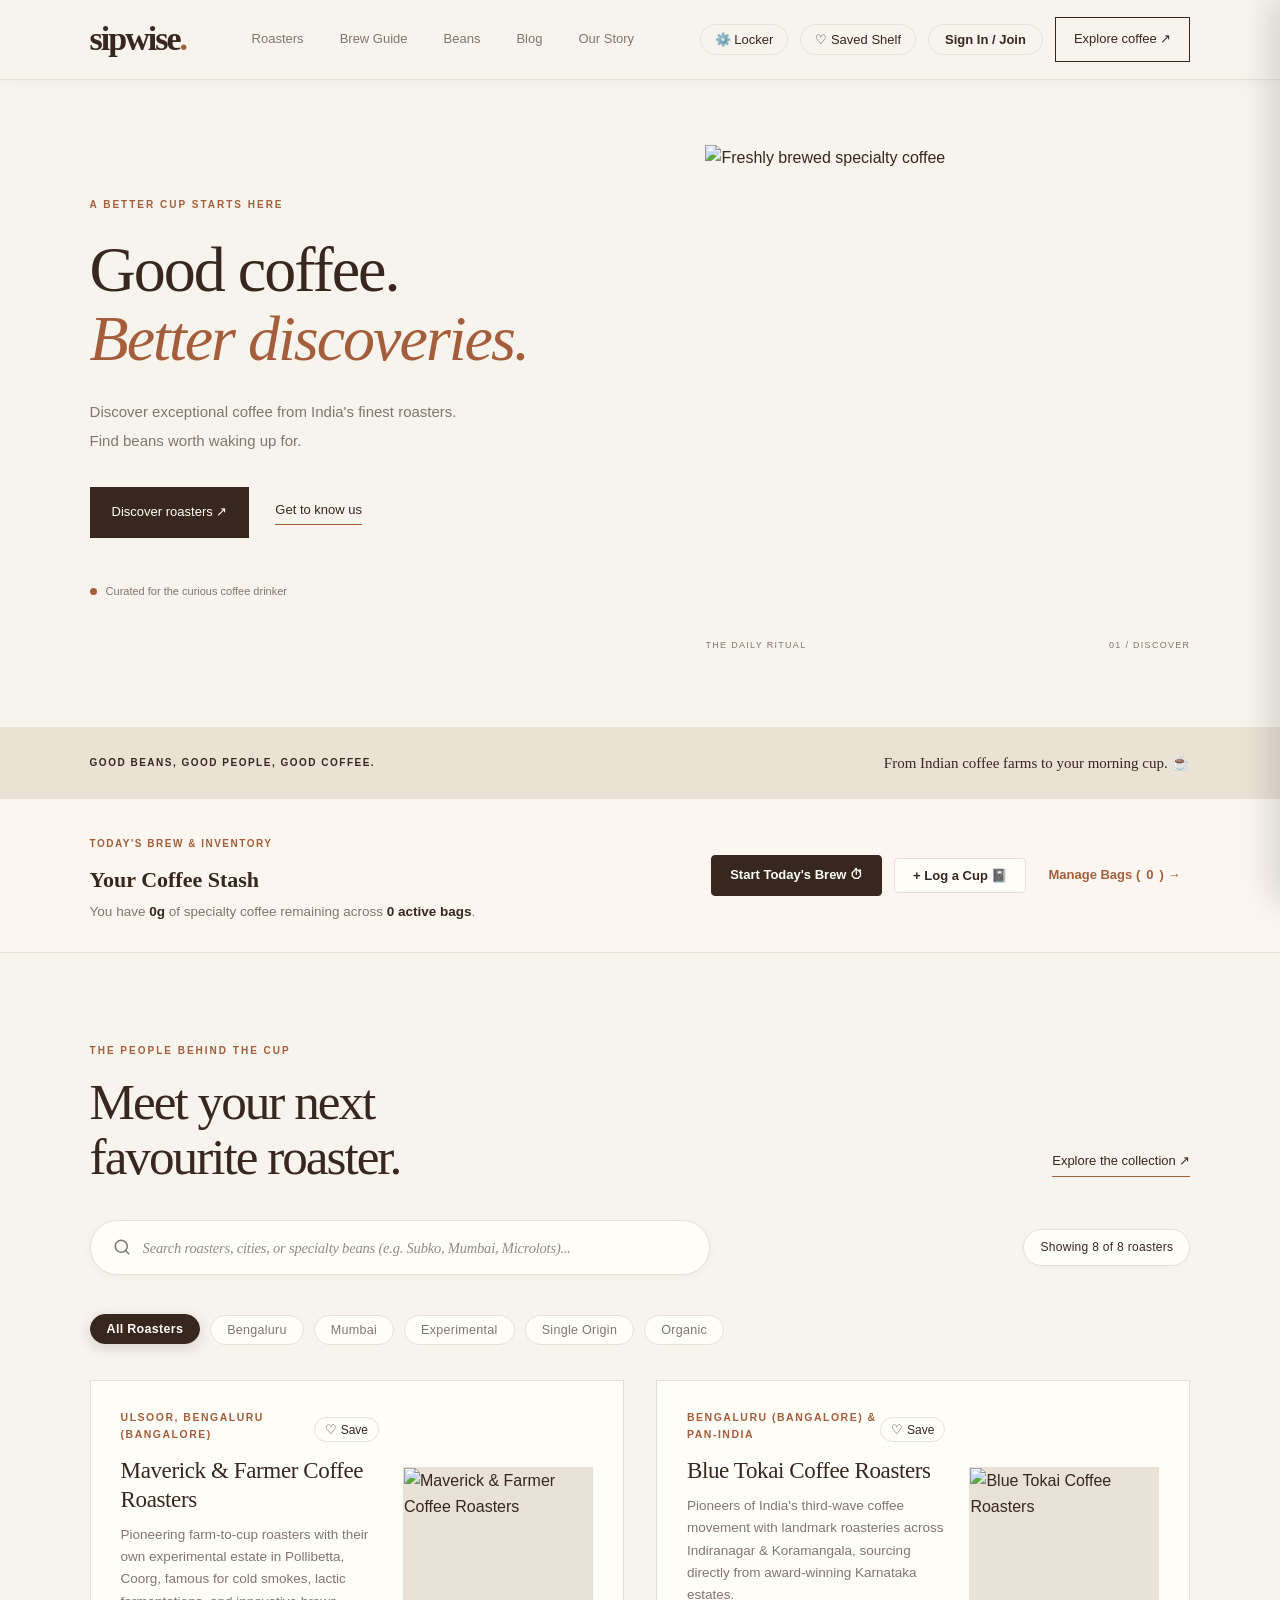
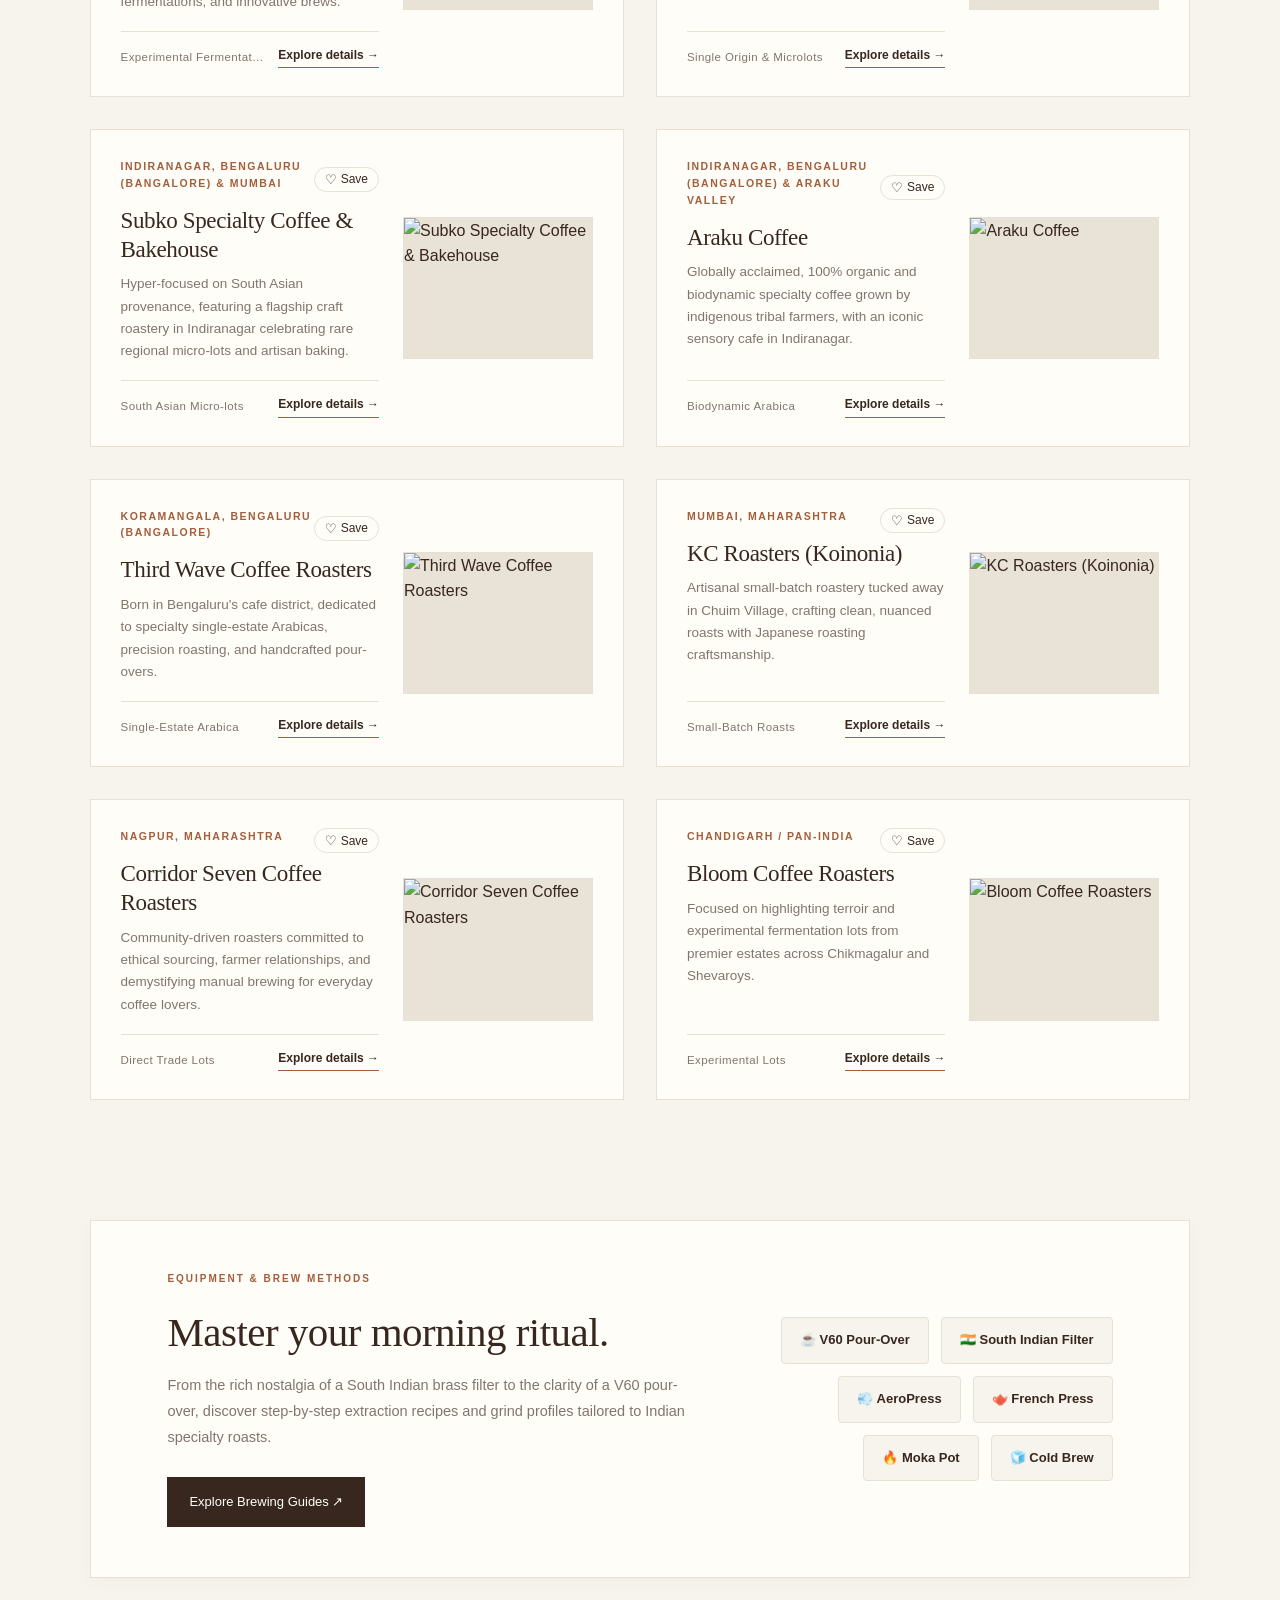
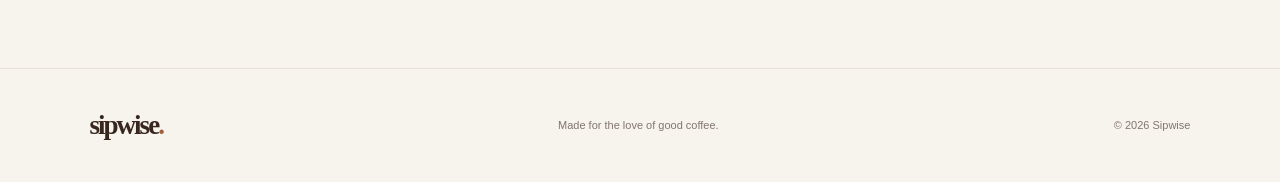
==== commit ce872990: "fix: resolve equipment locker modal styling, add desktop nav button, and bind shortcuts" ====
--- a/index.html
+++ b/index.html
@@ -11,13 +11,22 @@
         content="Discover exceptional Indian coffee roasters, specialty beans, and your next favourite cup."
     >
 
+    <meta name="theme-color" content="#1a0f0a">
+    <meta name="apple-mobile-web-app-capable" content="yes">
+    <meta name="apple-mobile-web-app-status-bar-style" content="black-translucent">
+    <link rel="manifest" href="manifest.json">
+    <link rel="icon" type="image/svg+xml" href="icons/favicon.svg">
+    <link rel="apple-touch-icon" href="icons/icon-192.png">
+
     <link rel="stylesheet" href="css/style.css?v=18">
     <script src="js/config.js?v=18" defer></script>
     <script src="js/auth.js?v=18" defer></script>
+    <script src="js/equipment.js?v=18" defer></script>
     <script src="js/inventory.js?v=18" defer></script>
     <script src="js/bookmarks.js?v=18" defer></script>
     <script src="js/journal.js?v=18" defer></script>
     <script src="js/reviews.js?v=18" defer></script>
+    <script src="js/pwa.js?v=18" defer></script>
 </head>
 
 <body>
@@ -35,6 +44,9 @@
         </nav>
 
         <div class="nav-actions">
+            <button type="button" class="nav-shelf-btn" onclick="if(window.SipwiseEquipment) SipwiseEquipment.openEquipmentModal()" title="View your equipment locker">
+                ⚙️ Locker
+            </button>
             <button type="button" class="nav-shelf-btn" onclick="SipwiseBookmarks.openShelfDrawer()" title="View saved items">
                 ♡ Saved Shelf
             </button>
--- a/css/style.css
+++ b/css/style.css
@@ -4293,3 +4293,334 @@
     line-height: 1.5;
     margin-bottom: 8px;
 }
+
+/* ==============================================================================
+   PWA & Mobile Kitchen Usability Enhancements
+   ============================================================================== */
+
+/* Responsive Mobile Bottom Navigation Bar */
+.mobile-bottom-nav {
+    display: none;
+}
+
+@media (max-width: 768px) {
+    body {
+        padding-bottom: calc(76px + env(safe-area-inset-bottom, 0px));
+    }
+
+    .mobile-bottom-nav {
+        display: flex;
+        position: fixed;
+        bottom: 0;
+        left: 0;
+        right: 0;
+        height: 64px;
+        background: rgba(26, 16, 11, 0.96);
+        backdrop-filter: blur(16px);
+        -webkit-backdrop-filter: blur(16px);
+        border-top: 1px solid rgba(255, 255, 255, 0.12);
+        z-index: 2000;
+        justify-content: space-around;
+        align-items: center;
+        padding-bottom: env(safe-area-inset-bottom, 0px);
+        box-shadow: 0 -4px 24px rgba(0, 0, 0, 0.45);
+    }
+
+    .mob-nav-item {
+        display: flex;
+        flex-direction: column;
+        align-items: center;
+        justify-content: center;
+        text-decoration: none;
+        background: transparent;
+        border: none;
+        color: #d8c8b8;
+        cursor: pointer;
+        font-family: inherit;
+        gap: 3px;
+        padding: 6px 10px;
+        transition: color 0.15s ease, transform 0.1s ease;
+        -webkit-tap-highlight-color: transparent;
+    }
+
+    .mob-nav-item:active {
+        transform: scale(0.92);
+    }
+
+    .mob-nav-item .mob-icon {
+        font-size: 19px;
+        line-height: 1;
+    }
+
+    .mob-nav-item .mob-label {
+        font-size: 10px;
+        font-weight: 500;
+        letter-spacing: 0.3px;
+    }
+
+    .mob-nav-item.active {
+        color: #e6b17e;
+        font-weight: 600;
+    }
+
+    /* Elevated Kitchen Quick-Log Button */
+    .mob-nav-item.mob-nav-quicklog {
+        background: linear-gradient(135deg, #d49557, #a4652a);
+        color: #1a0d06;
+        width: 54px;
+        height: 54px;
+        border-radius: 50%;
+        margin-top: -24px;
+        padding: 0;
+        box-shadow: 0 4px 16px rgba(212, 149, 87, 0.5), 0 0 0 4px rgba(26, 16, 11, 0.95);
+        border: 1px solid rgba(255, 255, 255, 0.3);
+    }
+
+    .mob-nav-item.mob-nav-quicklog .mob-icon {
+        font-size: 20px;
+    }
+
+    .mob-nav-item.mob-nav-quicklog .mob-label {
+        font-size: 9px;
+        font-weight: 700;
+        text-transform: uppercase;
+        color: #1a0d06;
+        letter-spacing: 0.5px;
+    }
+}
+
+/* Dose Quick Steppers (Modal) */
+.dose-quick-steppers {
+    display: flex;
+    flex-wrap: wrap;
+    align-items: center;
+    gap: 6px;
+    margin-top: -6px;
+    margin-bottom: 14px;
+    padding: 2px 0;
+}
+
+.dose-quick-steppers .stepper-label {
+    font-size: 11px;
+    font-weight: 600;
+    color: var(--muted);
+    text-transform: uppercase;
+    letter-spacing: 0.5px;
+    margin-right: 2px;
+}
+
+.dose-chip {
+    background: var(--paper);
+    border: 1px solid var(--border);
+    border-radius: 14px;
+    padding: 4px 10px;
+    font-size: 11px;
+    font-weight: 500;
+    color: var(--brown);
+    cursor: pointer;
+    font-family: inherit;
+    transition: all 0.15s ease;
+    -webkit-tap-highlight-color: transparent;
+}
+
+.dose-chip:hover {
+    border-color: var(--accent);
+    color: var(--accent);
+}
+
+.dose-chip.active {
+    background: var(--accent);
+    border-color: var(--accent);
+    color: var(--paper);
+    font-weight: 600;
+    box-shadow: 0 2px 6px rgba(160, 90, 44, 0.25);
+}
+
+/* Equipment Locker Styles */
+.equipment-modal-card {
+    max-width: 560px;
+    max-height: 90vh;
+    overflow-y: auto;
+}
+
+.equipment-list {
+    display: flex;
+    flex-direction: column;
+    gap: 10px;
+    margin-bottom: 22px;
+    max-height: 220px;
+    overflow-y: auto;
+    padding-right: 4px;
+}
+
+.equipment-card {
+    display: flex;
+    align-items: center;
+    gap: 12px;
+    padding: 12px 14px;
+    background: var(--cream);
+    border: 1px solid var(--border);
+    border-radius: 6px;
+}
+
+.equipment-card-icon {
+    font-size: 24px;
+    line-height: 1;
+}
+
+.equipment-card-info {
+    flex: 1;
+}
+
+.equipment-card-title {
+    display: flex;
+    align-items: center;
+    gap: 8px;
+    font-size: 13.5px;
+    color: var(--brown);
+}
+
+.equipment-type-badge {
+    background: var(--border);
+    color: var(--brown);
+    font-size: 10px;
+    padding: 2px 6px;
+    border-radius: 3px;
+    text-transform: uppercase;
+    font-weight: 600;
+}
+
+.equipment-brand {
+    font-size: 12px;
+    color: var(--muted);
+    margin-top: 1px;
+}
+
+.equipment-clicks {
+    font-size: 12px;
+    color: var(--accent);
+    margin-top: 3px;
+    font-weight: 500;
+}
+
+.equipment-del-btn {
+    background: transparent;
+    border: none;
+    color: var(--muted);
+    font-size: 15px;
+    cursor: pointer;
+    padding: 6px;
+    border-radius: 4px;
+    transition: color 0.15s ease;
+}
+
+.equipment-del-btn:hover {
+    color: #9c3c2b;
+}
+
+.add-equipment-form-box {
+    border-top: 1px dashed var(--border);
+    padding-top: 18px;
+}
+
+.add-equipment-form-box h3 {
+    font-family: Georgia, "Times New Roman", serif;
+    font-size: 16px;
+    color: var(--brown);
+    margin-bottom: 12px;
+}
+
+/* PWA Add to Home Screen Banner */
+.pwa-install-banner {
+    position: fixed;
+    top: 14px;
+    left: 50%;
+    transform: translateX(-50%);
+    width: calc(100% - 28px);
+    max-width: 460px;
+    background: #1c110b;
+    color: #f7eedb;
+    border: 1px solid rgba(212, 149, 87, 0.4);
+    border-radius: 8px;
+    padding: 12px 16px;
+    display: flex;
+    justify-content: space-between;
+    align-items: center;
+    gap: 12px;
+    box-shadow: 0 10px 30px rgba(0, 0, 0, 0.55);
+    z-index: 3500;
+    animation: pwaBannerFadeIn 0.3s ease-out;
+}
+
+@keyframes pwaBannerFadeIn {
+    from {
+        opacity: 0;
+        transform: translate(-50%, -10px);
+    }
+    to {
+        opacity: 1;
+        transform: translate(-50%, 0);
+    }
+}
+
+.pwa-install-content {
+    display: flex;
+    align-items: center;
+    gap: 12px;
+}
+
+.pwa-install-icon {
+    font-size: 26px;
+}
+
+.pwa-install-text {
+    display: flex;
+    flex-direction: column;
+}
+
+.pwa-install-text strong {
+    font-size: 13.5px;
+    color: #fff;
+}
+
+.pwa-install-text span {
+    font-size: 11px;
+    color: #c9b7a5;
+    margin-top: 1px;
+}
+
+.pwa-install-actions {
+    display: flex;
+    align-items: center;
+    gap: 8px;
+}
+
+.pwa-btn-install {
+    background: var(--accent);
+    color: #fff;
+    border: none;
+    padding: 6px 14px;
+    border-radius: 4px;
+    font-size: 12px;
+    font-weight: 600;
+    cursor: pointer;
+    transition: opacity 0.15s ease;
+}
+
+.pwa-btn-install:hover {
+    opacity: 0.9;
+}
+
+.pwa-btn-dismiss {
+    background: none;
+    border: none;
+    color: #a89482;
+    font-size: 20px;
+    line-height: 1;
+    cursor: pointer;
+    padding: 4px;
+}
+
+.pwa-btn-dismiss:hover {
+    color: #fff;
+}
